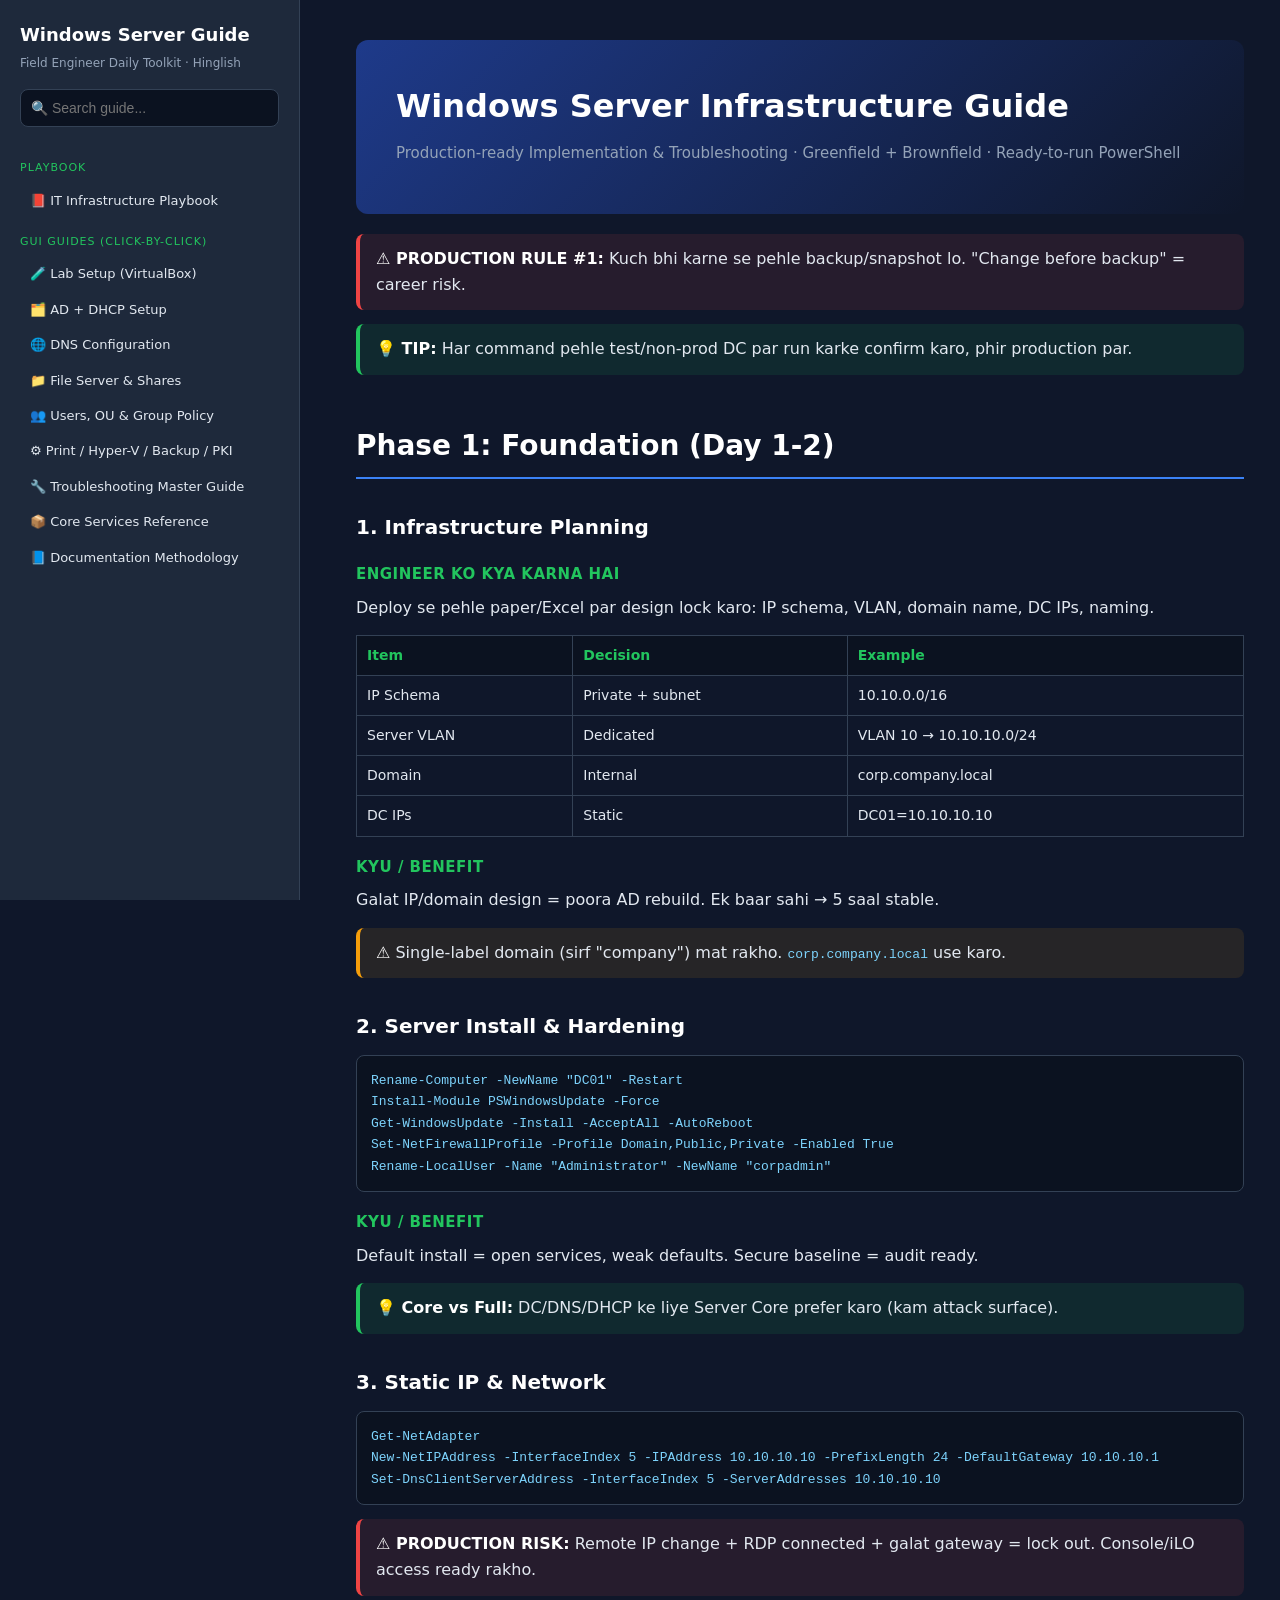
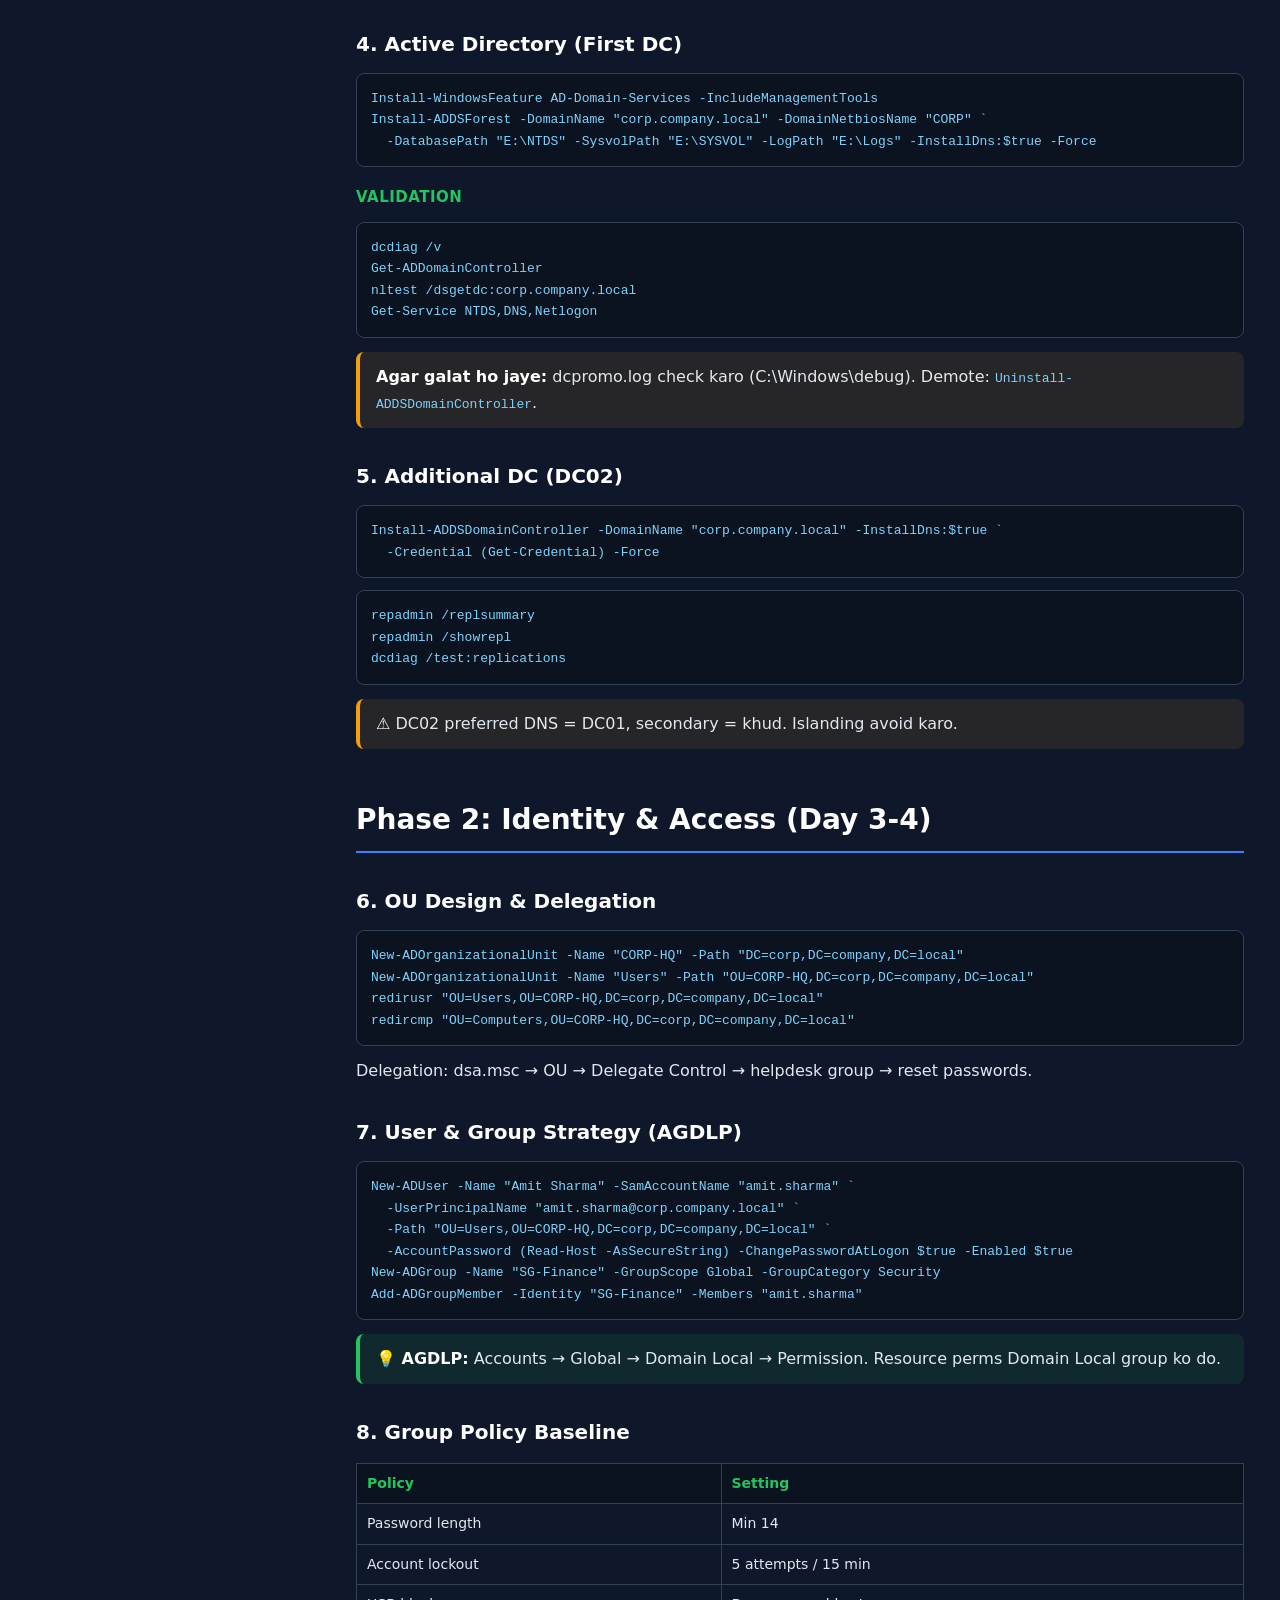
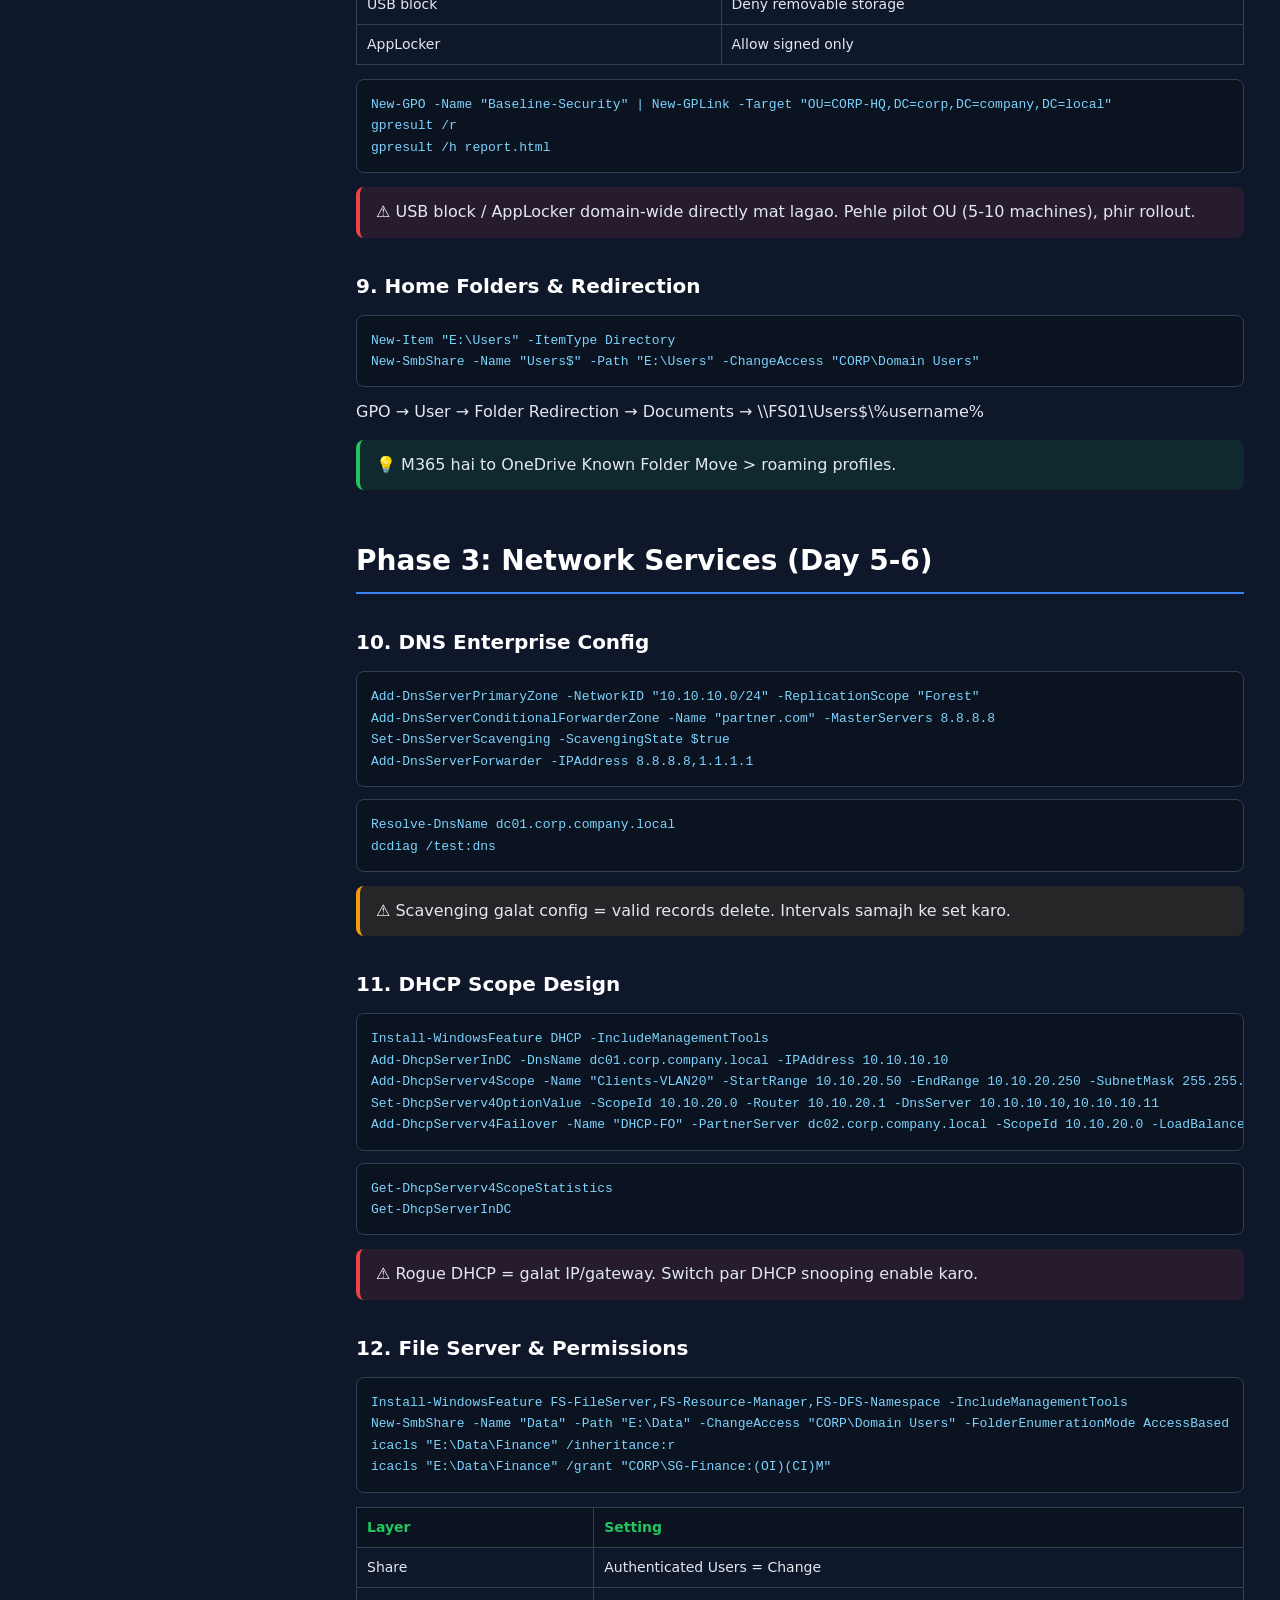
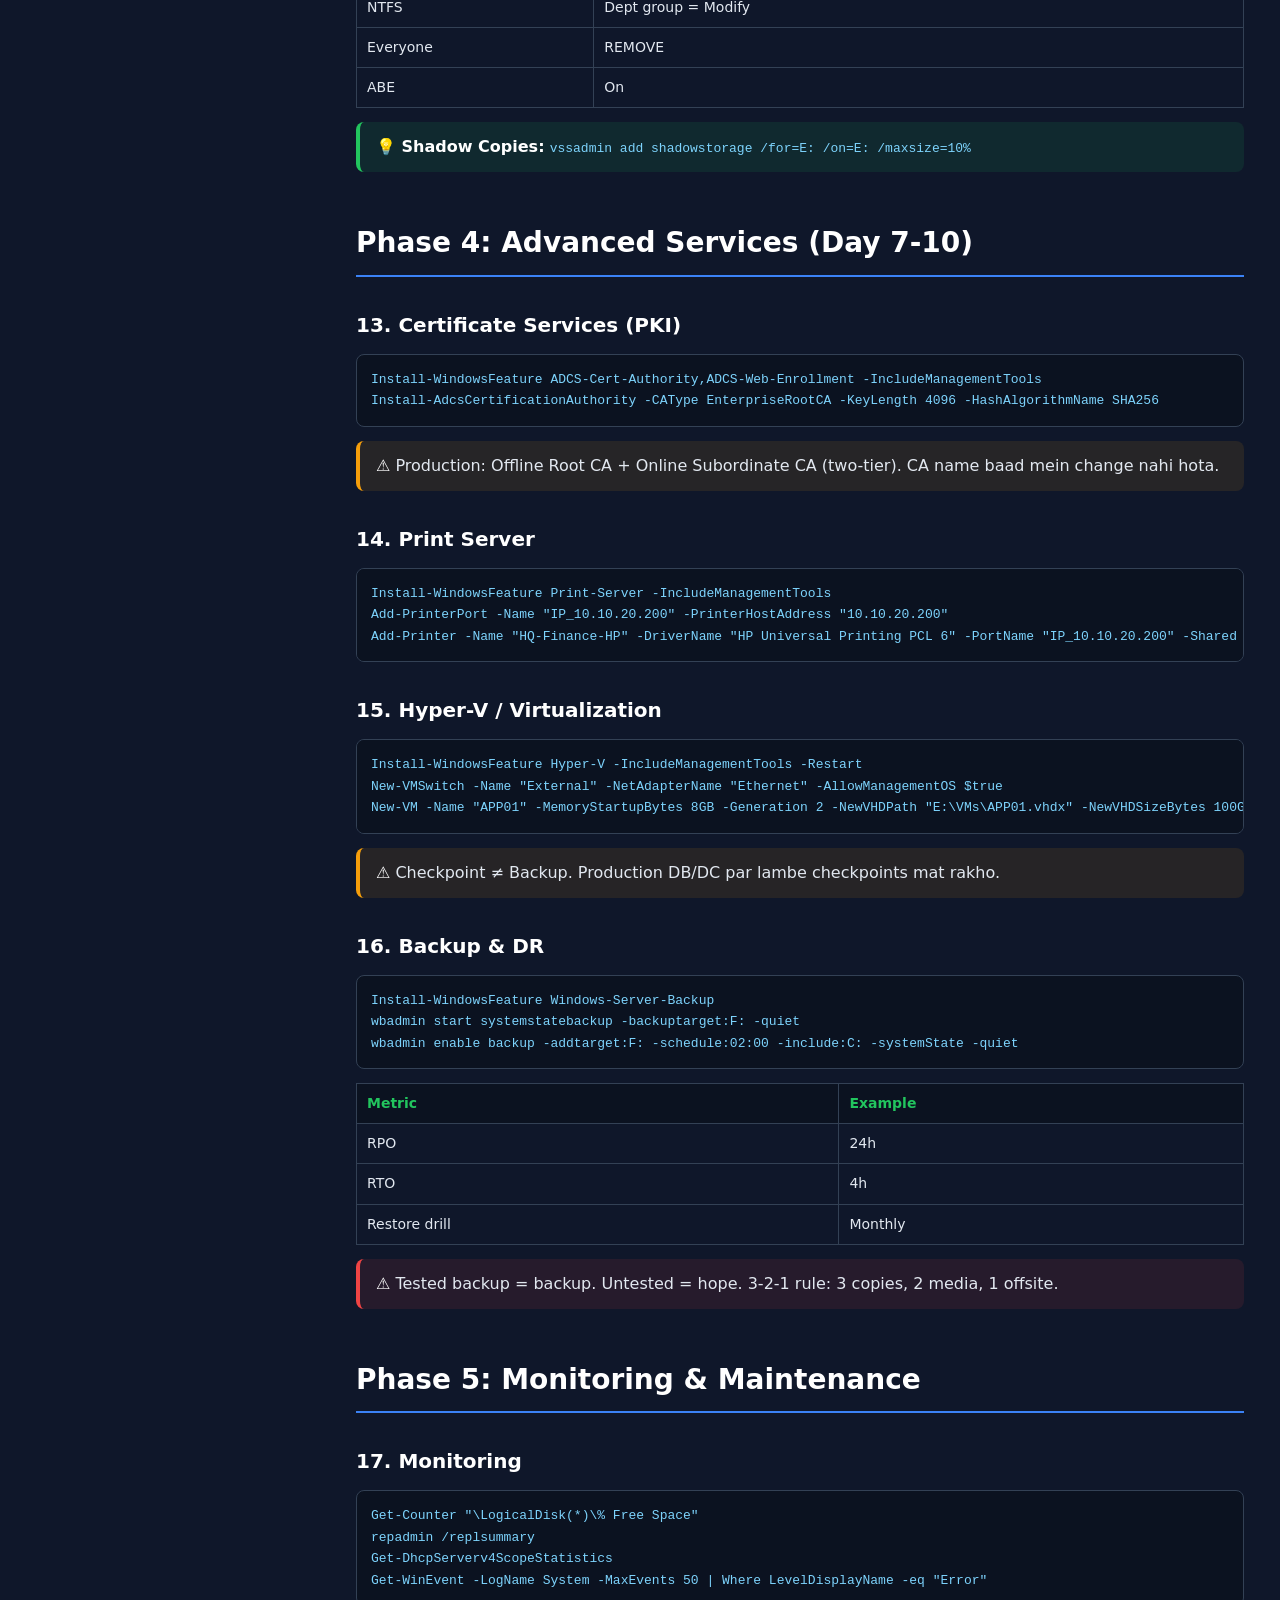
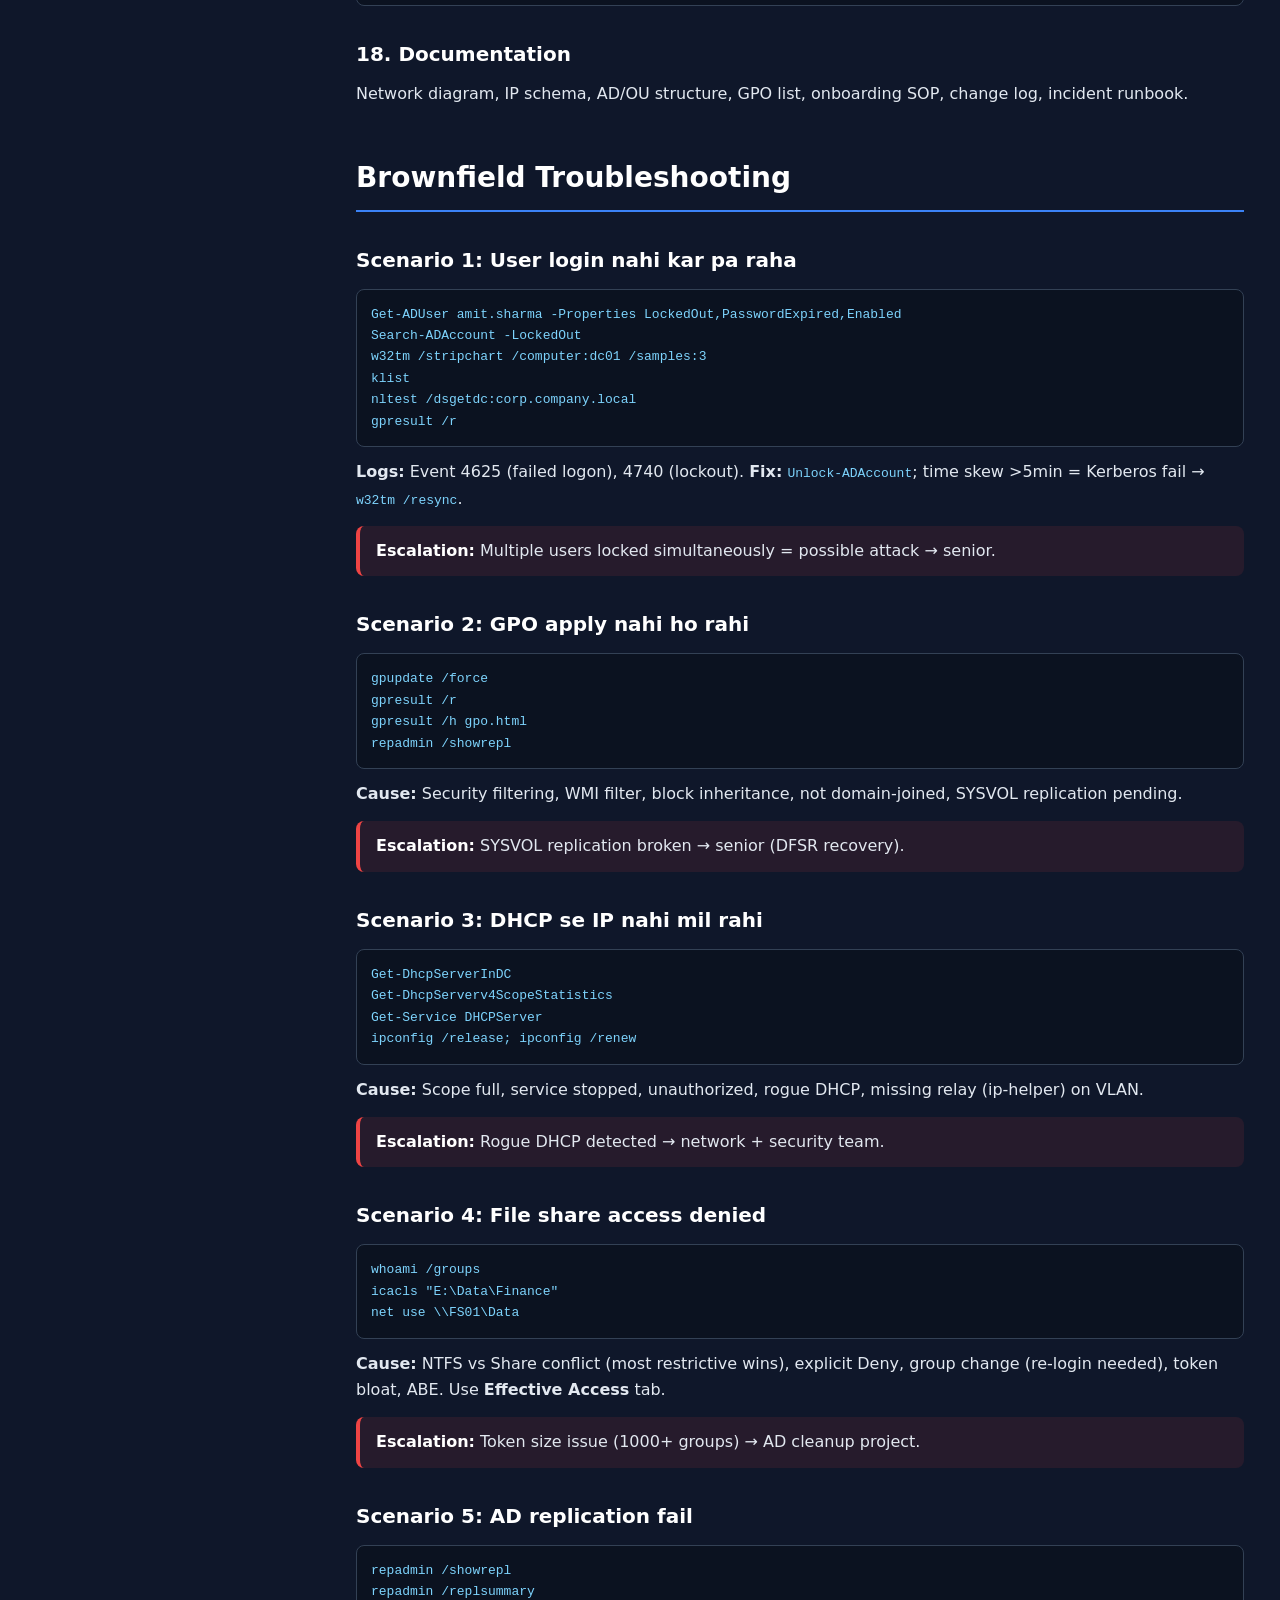
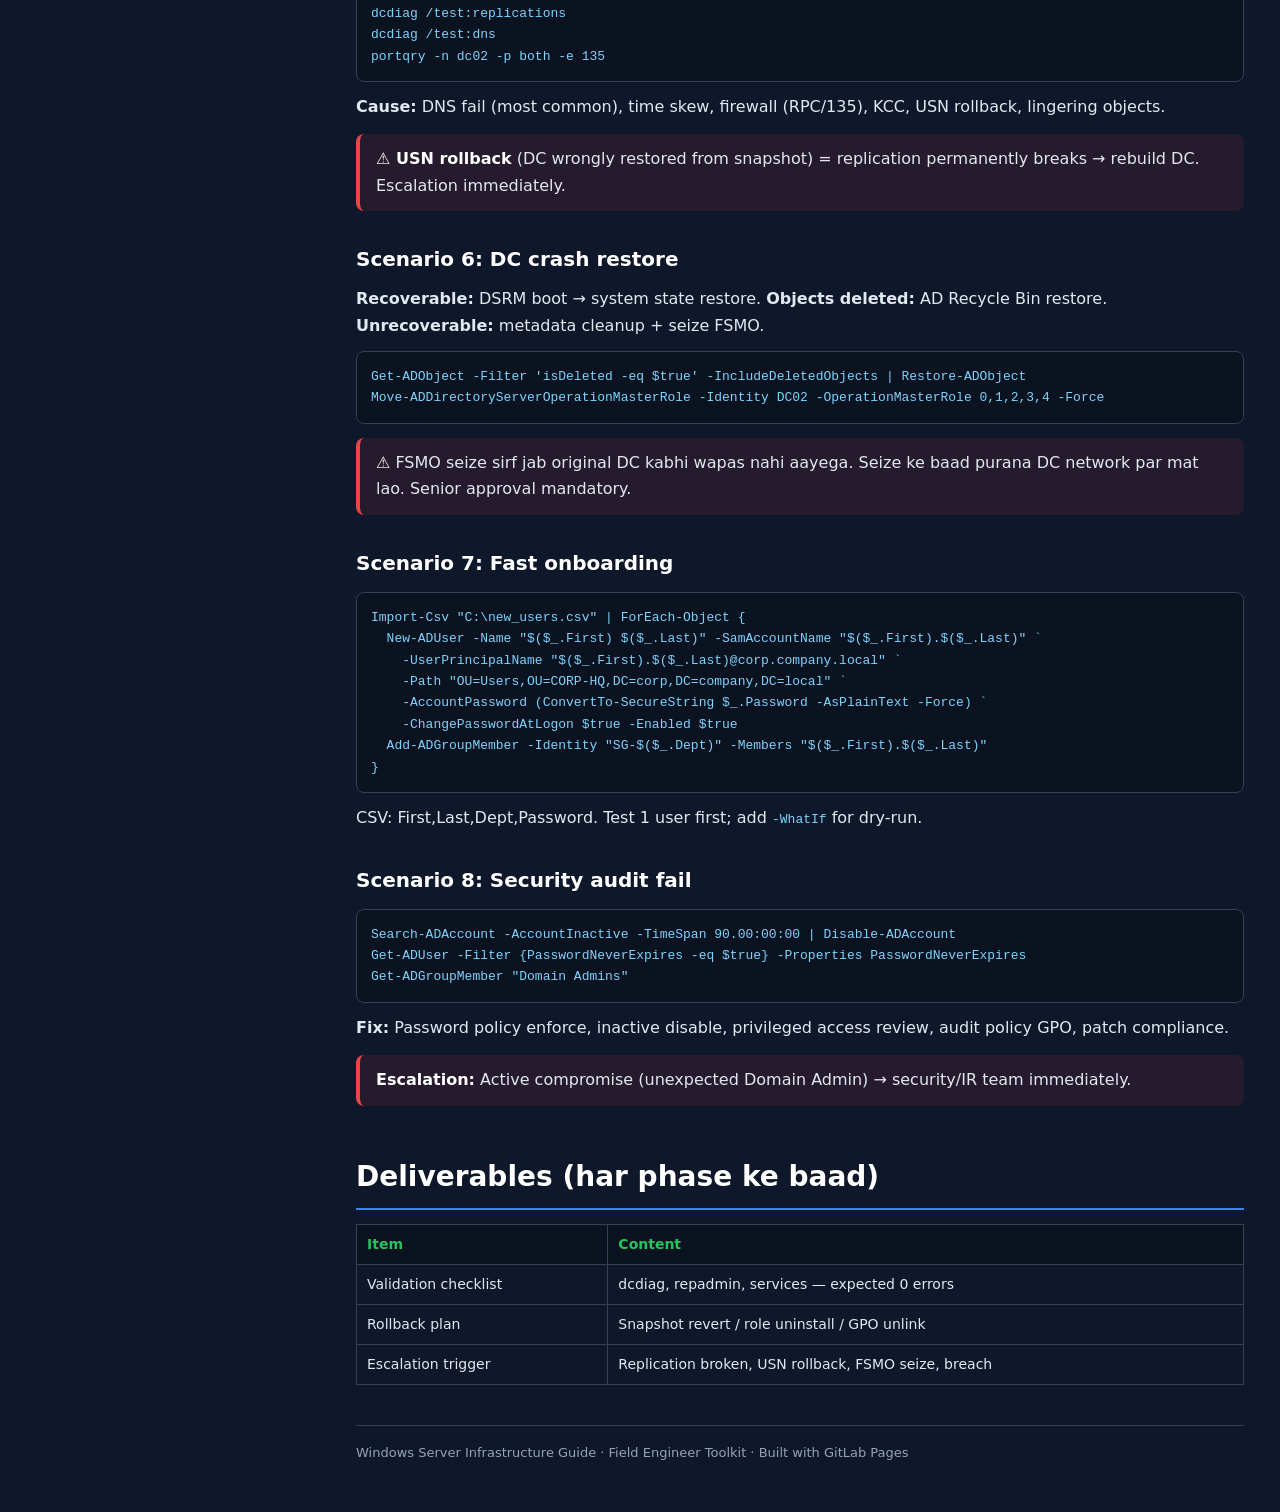
==== windows-server-guide-main/windows-server-guide-main/public/index.html @ 6870d651 "Initial commit: Windows Server Guide from GitLab" ====
<!DOCTYPE html>
<html lang="en">
<head>
<meta charset="UTF-8">
<meta name="viewport" content="width=device-width, initial-scale=1.0">
<title>Windows Server Infrastructure Guide</title>
<style>
:root{--bg:#0f172a;--panel:#1e293b;--accent:#3b82f6;--accent2:#22c55e;--warn:#f59e0b;--danger:#ef4444;--text:#e2e8f0;--muted:#94a3b8;--code:#0b1220;--border:#334155}
*{box-sizing:border-box;margin:0;padding:0}
body{font-family:'Segoe UI',system-ui,sans-serif;background:var(--bg);color:var(--text);line-height:1.65}
a{color:var(--accent);text-decoration:none}
.layout{display:flex;min-height:100vh}
.sidebar{width:300px;background:var(--panel);border-right:1px solid var(--border);position:fixed;top:0;bottom:0;overflow-y:auto;padding:20px}
.sidebar h1{font-size:18px;color:#fff;margin-bottom:4px}
.sidebar .sub{font-size:12px;color:var(--muted);margin-bottom:16px}
#search{width:100%;padding:10px;border-radius:8px;border:1px solid var(--border);background:var(--code);color:var(--text);margin-bottom:16px;font-size:14px}
.nav-group{font-size:11px;text-transform:uppercase;letter-spacing:1px;color:var(--accent2);margin:16px 0 6px}
.sidebar a.nav{display:block;padding:6px 10px;border-radius:6px;color:var(--text);font-size:13px;margin-bottom:2px}
.sidebar a.nav:hover{background:var(--bg)}
.content{margin-left:300px;padding:40px 56px;max-width:1000px}
h2.section{font-size:28px;color:#fff;margin:48px 0 8px;padding-bottom:8px;border-bottom:2px solid var(--accent)}
h3.step{font-size:20px;color:#fff;margin:32px 0 10px}
h4{font-size:15px;color:var(--accent2);margin:18px 0 6px;text-transform:uppercase;letter-spacing:.5px}
p{margin:8px 0;color:var(--text)}
table{width:100%;border-collapse:collapse;margin:14px 0;font-size:14px}
th,td{border:1px solid var(--border);padding:8px 10px;text-align:left}
th{background:var(--code);color:var(--accent2)}
pre{background:var(--code);border:1px solid var(--border);border-radius:8px;padding:14px;overflow-x:auto;margin:12px 0}
code{font-family:'Cascadia Code',Consolas,monospace;font-size:13px;color:#7dd3fc}
.box{border-radius:8px;padding:12px 16px;margin:14px 0;border-left:4px solid}
.warn{background:rgba(245,158,11,.1);border-color:var(--warn)}
.tip{background:rgba(34,197,94,.1);border-color:var(--accent2)}
.danger{background:rgba(239,68,68,.1);border-color:var(--danger)}
.box b{color:#fff}
.hero{background:linear-gradient(135deg,#1e3a8a,#0f172a);padding:40px;border-radius:12px;margin-bottom:20px}
.hero h1{font-size:32px;color:#fff}
.hero p{color:var(--muted);font-size:15px}
.hidden{display:none!important}
@media(max-width:800px){.sidebar{position:static;width:100%}.content{margin-left:0;padding:20px}}
</style>
</head>
<body>
<div class="layout">
<nav class="sidebar">
<h1>Windows Server Guide</h1>
<div class="sub">Field Engineer Daily Toolkit · Hinglish</div>
<input id="search" placeholder="🔍 Search guide..." onkeyup="doSearch(this.value)">
<div class="nav-group">Playbook</div>
<a class="nav" href="gui-playbook.html">📕 IT Infrastructure Playbook</a>
<div class="nav-group">GUI Guides (Click-by-Click)</div>
<a class="nav" href="gui-lab-setup.html">🧪 Lab Setup (VirtualBox)</a>
<a class="nav" href="gui-setup.html">🗂️ AD + DHCP Setup</a>
<a class="nav" href="gui-dns.html">🌐 DNS Configuration</a>
<a class="nav" href="gui-fileserver.html">📁 File Server &amp; Shares</a>
<a class="nav" href="gui-users-gpo.html">👥 Users, OU &amp; Group Policy</a>
<a class="nav" href="gui-roles.html">⚙️ Print / Hyper-V / Backup / PKI</a>
<a class="nav" href="gui-troubleshooting.html">🔧 Troubleshooting Master Guide</a>
<a class="nav" href="gui-core-services.html">📦 Core Services Reference</a>
<a class="nav" href="gui-methodology.html">📘 Documentation Methodology</a>
</nav>
<main class="content" id="content">
<div class="hero">
<h1>Windows Server Infrastructure Guide</h1>
<p>Production-ready Implementation &amp; Troubleshooting · Greenfield + Brownfield · Ready-to-run PowerShell</p>
</div>
<div class="box danger"><b>⚠️ PRODUCTION RULE #1:</b> Kuch bhi karne se pehle backup/snapshot lo. "Change before backup" = career risk.</div>
<div class="box tip"><b>💡 TIP:</b> Har command pehle test/non-prod DC par run karke confirm karo, phir production par.</div>

<h2 class="section" id="phase1">Phase 1: Foundation (Day 1-2)</h2>

<h3 class="step">1. Infrastructure Planning</h3>
<h4>Engineer ko kya karna hai</h4><p>Deploy se pehle paper/Excel par design lock karo: IP schema, VLAN, domain name, DC IPs, naming.</p>
<table><tr><th>Item</th><th>Decision</th><th>Example</th></tr><tr><td>IP Schema</td><td>Private + subnet</td><td>10.10.0.0/16</td></tr><tr><td>Server VLAN</td><td>Dedicated</td><td>VLAN 10 → 10.10.10.0/24</td></tr><tr><td>Domain</td><td>Internal</td><td>corp.company.local</td></tr><tr><td>DC IPs</td><td>Static</td><td>DC01=10.10.10.10</td></tr></table>
<h4>Kyu / Benefit</h4><p>Galat IP/domain design = poora AD rebuild. Ek baar sahi → 5 saal stable.</p>
<div class="box warn"><b>⚠️</b> Single-label domain (sirf "company") mat rakho. <code>corp.company.local</code> use karo.</div>

<h3 class="step">2. Server Install &amp; Hardening</h3>
<pre><code>Rename-Computer -NewName "DC01" -Restart
Install-Module PSWindowsUpdate -Force
Get-WindowsUpdate -Install -AcceptAll -AutoReboot
Set-NetFirewallProfile -Profile Domain,Public,Private -Enabled True
Rename-LocalUser -Name "Administrator" -NewName "corpadmin"</code></pre>
<h4>Kyu / Benefit</h4><p>Default install = open services, weak defaults. Secure baseline = audit ready.</p>
<div class="box tip"><b>💡 Core vs Full:</b> DC/DNS/DHCP ke liye Server Core prefer karo (kam attack surface).</div>

<h3 class="step">3. Static IP &amp; Network</h3>
<pre><code>Get-NetAdapter
New-NetIPAddress -InterfaceIndex 5 -IPAddress 10.10.10.10 -PrefixLength 24 -DefaultGateway 10.10.10.1
Set-DnsClientServerAddress -InterfaceIndex 5 -ServerAddresses 10.10.10.10</code></pre>
<div class="box danger"><b>⚠️ PRODUCTION RISK:</b> Remote IP change + RDP connected + galat gateway = lock out. Console/iLO access ready rakho.</div>

<h3 class="step">4. Active Directory (First DC)</h3>
<pre><code>Install-WindowsFeature AD-Domain-Services -IncludeManagementTools
Install-ADDSForest -DomainName "corp.company.local" -DomainNetbiosName "CORP" `
  -DatabasePath "E:\NTDS" -SysvolPath "E:\SYSVOL" -LogPath "E:\Logs" -InstallDns:$true -Force</code></pre>
<h4>Validation</h4>
<pre><code>dcdiag /v
Get-ADDomainController
nltest /dsgetdc:corp.company.local
Get-Service NTDS,DNS,Netlogon</code></pre>
<div class="box warn"><b>Agar galat ho jaye:</b> dcpromo.log check karo (C:\Windows\debug). Demote: <code>Uninstall-ADDSDomainController</code>.</div>

<h3 class="step">5. Additional DC (DC02)</h3>
<pre><code>Install-ADDSDomainController -DomainName "corp.company.local" -InstallDns:$true `
  -Credential (Get-Credential) -Force</code></pre>
<pre><code>repadmin /replsummary
repadmin /showrepl
dcdiag /test:replications</code></pre>
<div class="box warn"><b>⚠️</b> DC02 preferred DNS = DC01, secondary = khud. Islanding avoid karo.</div>

<h2 class="section" id="phase2">Phase 2: Identity &amp; Access (Day 3-4)</h2>

<h3 class="step">6. OU Design &amp; Delegation</h3>
<pre><code>New-ADOrganizationalUnit -Name "CORP-HQ" -Path "DC=corp,DC=company,DC=local"
New-ADOrganizationalUnit -Name "Users" -Path "OU=CORP-HQ,DC=corp,DC=company,DC=local"
redirusr "OU=Users,OU=CORP-HQ,DC=corp,DC=company,DC=local"
redircmp "OU=Computers,OU=CORP-HQ,DC=corp,DC=company,DC=local"</code></pre>
<p>Delegation: dsa.msc → OU → Delegate Control → helpdesk group → reset passwords.</p>

<h3 class="step">7. User &amp; Group Strategy (AGDLP)</h3>
<pre><code>New-ADUser -Name "Amit Sharma" -SamAccountName "amit.sharma" `
  -UserPrincipalName "amit.sharma@corp.company.local" `
  -Path "OU=Users,OU=CORP-HQ,DC=corp,DC=company,DC=local" `
  -AccountPassword (Read-Host -AsSecureString) -ChangePasswordAtLogon $true -Enabled $true
New-ADGroup -Name "SG-Finance" -GroupScope Global -GroupCategory Security
Add-ADGroupMember -Identity "SG-Finance" -Members "amit.sharma"</code></pre>
<div class="box tip"><b>💡 AGDLP:</b> Accounts → Global → Domain Local → Permission. Resource perms Domain Local group ko do.</div>

<h3 class="step">8. Group Policy Baseline</h3>
<table><tr><th>Policy</th><th>Setting</th></tr><tr><td>Password length</td><td>Min 14</td></tr><tr><td>Account lockout</td><td>5 attempts / 15 min</td></tr><tr><td>USB block</td><td>Deny removable storage</td></tr><tr><td>AppLocker</td><td>Allow signed only</td></tr></table>
<pre><code>New-GPO -Name "Baseline-Security" | New-GPLink -Target "OU=CORP-HQ,DC=corp,DC=company,DC=local"
gpresult /r
gpresult /h report.html</code></pre>
<div class="box danger"><b>⚠️</b> USB block / AppLocker domain-wide directly mat lagao. Pehle pilot OU (5-10 machines), phir rollout.</div>

<h3 class="step">9. Home Folders &amp; Redirection</h3>
<pre><code>New-Item "E:\Users" -ItemType Directory
New-SmbShare -Name "Users$" -Path "E:\Users" -ChangeAccess "CORP\Domain Users"</code></pre>
<p>GPO → User → Folder Redirection → Documents → \\FS01\Users$\%username%</p>
<div class="box tip"><b>💡</b> M365 hai to OneDrive Known Folder Move > roaming profiles.</div>

<h2 class="section" id="phase3">Phase 3: Network Services (Day 5-6)</h2>

<h3 class="step">10. DNS Enterprise Config</h3>
<pre><code>Add-DnsServerPrimaryZone -NetworkID "10.10.10.0/24" -ReplicationScope "Forest"
Add-DnsServerConditionalForwarderZone -Name "partner.com" -MasterServers 8.8.8.8
Set-DnsServerScavenging -ScavengingState $true
Add-DnsServerForwarder -IPAddress 8.8.8.8,1.1.1.1</code></pre>
<pre><code>Resolve-DnsName dc01.corp.company.local
dcdiag /test:dns</code></pre>
<div class="box warn"><b>⚠️</b> Scavenging galat config = valid records delete. Intervals samajh ke set karo.</div>

<h3 class="step">11. DHCP Scope Design</h3>
<pre><code>Install-WindowsFeature DHCP -IncludeManagementTools
Add-DhcpServerInDC -DnsName dc01.corp.company.local -IPAddress 10.10.10.10
Add-DhcpServerv4Scope -Name "Clients-VLAN20" -StartRange 10.10.20.50 -EndRange 10.10.20.250 -SubnetMask 255.255.255.0
Set-DhcpServerv4OptionValue -ScopeId 10.10.20.0 -Router 10.10.20.1 -DnsServer 10.10.10.10,10.10.10.11
Add-DhcpServerv4Failover -Name "DHCP-FO" -PartnerServer dc02.corp.company.local -ScopeId 10.10.20.0 -LoadBalancePercent 50</code></pre>
<pre><code>Get-DhcpServerv4ScopeStatistics
Get-DhcpServerInDC</code></pre>
<div class="box danger"><b>⚠️</b> Rogue DHCP = galat IP/gateway. Switch par DHCP snooping enable karo.</div>

<h3 class="step">12. File Server &amp; Permissions</h3>
<pre><code>Install-WindowsFeature FS-FileServer,FS-Resource-Manager,FS-DFS-Namespace -IncludeManagementTools
New-SmbShare -Name "Data" -Path "E:\Data" -ChangeAccess "CORP\Domain Users" -FolderEnumerationMode AccessBased
icacls "E:\Data\Finance" /inheritance:r
icacls "E:\Data\Finance" /grant "CORP\SG-Finance:(OI)(CI)M"</code></pre>
<table><tr><th>Layer</th><th>Setting</th></tr><tr><td>Share</td><td>Authenticated Users = Change</td></tr><tr><td>NTFS</td><td>Dept group = Modify</td></tr><tr><td>Everyone</td><td>REMOVE</td></tr><tr><td>ABE</td><td>On</td></tr></table>
<div class="box tip"><b>💡 Shadow Copies:</b> <code>vssadmin add shadowstorage /for=E: /on=E: /maxsize=10%</code></div>

<h2 class="section" id="phase4">Phase 4: Advanced Services (Day 7-10)</h2>

<h3 class="step">13. Certificate Services (PKI)</h3>
<pre><code>Install-WindowsFeature ADCS-Cert-Authority,ADCS-Web-Enrollment -IncludeManagementTools
Install-AdcsCertificationAuthority -CAType EnterpriseRootCA -KeyLength 4096 -HashAlgorithmName SHA256</code></pre>
<div class="box warn"><b>⚠️</b> Production: Offline Root CA + Online Subordinate CA (two-tier). CA name baad mein change nahi hota.</div>

<h3 class="step">14. Print Server</h3>
<pre><code>Install-WindowsFeature Print-Server -IncludeManagementTools
Add-PrinterPort -Name "IP_10.10.20.200" -PrinterHostAddress "10.10.20.200"
Add-Printer -Name "HQ-Finance-HP" -DriverName "HP Universal Printing PCL 6" -PortName "IP_10.10.20.200" -Shared</code></pre>

<h3 class="step">15. Hyper-V / Virtualization</h3>
<pre><code>Install-WindowsFeature Hyper-V -IncludeManagementTools -Restart
New-VMSwitch -Name "External" -NetAdapterName "Ethernet" -AllowManagementOS $true
New-VM -Name "APP01" -MemoryStartupBytes 8GB -Generation 2 -NewVHDPath "E:\VMs\APP01.vhdx" -NewVHDSizeBytes 100GB -SwitchName "External"</code></pre>
<div class="box warn"><b>⚠️</b> Checkpoint ≠ Backup. Production DB/DC par lambe checkpoints mat rakho.</div>

<h3 class="step">16. Backup &amp; DR</h3>
<pre><code>Install-WindowsFeature Windows-Server-Backup
wbadmin start systemstatebackup -backuptarget:F: -quiet
wbadmin enable backup -addtarget:F: -schedule:02:00 -include:C: -systemState -quiet</code></pre>
<table><tr><th>Metric</th><th>Example</th></tr><tr><td>RPO</td><td>24h</td></tr><tr><td>RTO</td><td>4h</td></tr><tr><td>Restore drill</td><td>Monthly</td></tr></table>
<div class="box danger"><b>⚠️</b> Tested backup = backup. Untested = hope. 3-2-1 rule: 3 copies, 2 media, 1 offsite.</div>

<h2 class="section" id="phase5">Phase 5: Monitoring &amp; Maintenance</h2>
<h3 class="step">17. Monitoring</h3>
<pre><code>Get-Counter "\LogicalDisk(*)\% Free Space"
repadmin /replsummary
Get-DhcpServerv4ScopeStatistics
Get-WinEvent -LogName System -MaxEvents 50 | Where LevelDisplayName -eq "Error"</code></pre>
<h3 class="step">18. Documentation</h3>
<p>Network diagram, IP schema, AD/OU structure, GPO list, onboarding SOP, change log, incident runbook.</p>

<h2 class="section" id="troubleshooting">Brownfield Troubleshooting</h2>

<h3 class="step" id="s1">Scenario 1: User login nahi kar pa raha</h3>
<pre><code>Get-ADUser amit.sharma -Properties LockedOut,PasswordExpired,Enabled
Search-ADAccount -LockedOut
w32tm /stripchart /computer:dc01 /samples:3
klist
nltest /dsgetdc:corp.company.local
gpresult /r</code></pre>
<p><b>Logs:</b> Event 4625 (failed logon), 4740 (lockout). <b>Fix:</b> <code>Unlock-ADAccount</code>; time skew &gt;5min = Kerberos fail → <code>w32tm /resync</code>.</p>
<div class="box danger"><b>Escalation:</b> Multiple users locked simultaneously = possible attack → senior.</div>

<h3 class="step" id="s2">Scenario 2: GPO apply nahi ho rahi</h3>
<pre><code>gpupdate /force
gpresult /r
gpresult /h gpo.html
repadmin /showrepl</code></pre>
<p><b>Cause:</b> Security filtering, WMI filter, block inheritance, not domain-joined, SYSVOL replication pending.</p>
<div class="box danger"><b>Escalation:</b> SYSVOL replication broken → senior (DFSR recovery).</div>

<h3 class="step" id="s3">Scenario 3: DHCP se IP nahi mil rahi</h3>
<pre><code>Get-DhcpServerInDC
Get-DhcpServerv4ScopeStatistics
Get-Service DHCPServer
ipconfig /release; ipconfig /renew</code></pre>
<p><b>Cause:</b> Scope full, service stopped, unauthorized, rogue DHCP, missing relay (ip-helper) on VLAN.</p>
<div class="box danger"><b>Escalation:</b> Rogue DHCP detected → network + security team.</div>

<h3 class="step" id="s4">Scenario 4: File share access denied</h3>
<pre><code>whoami /groups
icacls "E:\Data\Finance"
net use \\FS01\Data</code></pre>
<p><b>Cause:</b> NTFS vs Share conflict (most restrictive wins), explicit Deny, group change (re-login needed), token bloat, ABE. Use <b>Effective Access</b> tab.</p>
<div class="box danger"><b>Escalation:</b> Token size issue (1000+ groups) → AD cleanup project.</div>

<h3 class="step" id="s5">Scenario 5: AD replication fail</h3>
<pre><code>repadmin /showrepl
repadmin /replsummary
dcdiag /test:replications
dcdiag /test:dns
portqry -n dc02 -p both -e 135</code></pre>
<p><b>Cause:</b> DNS fail (most common), time skew, firewall (RPC/135), KCC, USN rollback, lingering objects.</p>
<div class="box danger"><b>⚠️ USN rollback</b> (DC wrongly restored from snapshot) = replication permanently breaks → rebuild DC. Escalation immediately.</div>

<h3 class="step" id="s6">Scenario 6: DC crash restore</h3>
<p><b>Recoverable:</b> DSRM boot → system state restore. <b>Objects deleted:</b> AD Recycle Bin restore. <b>Unrecoverable:</b> metadata cleanup + seize FSMO.</p>
<pre><code>Get-ADObject -Filter 'isDeleted -eq $true' -IncludeDeletedObjects | Restore-ADObject
Move-ADDirectoryServerOperationMasterRole -Identity DC02 -OperationMasterRole 0,1,2,3,4 -Force</code></pre>
<div class="box danger"><b>⚠️</b> FSMO seize sirf jab original DC kabhi wapas nahi aayega. Seize ke baad purana DC network par mat lao. Senior approval mandatory.</div>

<h3 class="step" id="s7">Scenario 7: Fast onboarding</h3>
<pre><code>Import-Csv "C:\new_users.csv" | ForEach-Object {
  New-ADUser -Name "$($_.First) $($_.Last)" -SamAccountName "$($_.First).$($_.Last)" `
    -UserPrincipalName "$($_.First).$($_.Last)@corp.company.local" `
    -Path "OU=Users,OU=CORP-HQ,DC=corp,DC=company,DC=local" `
    -AccountPassword (ConvertTo-SecureString $_.Password -AsPlainText -Force) `
    -ChangePasswordAtLogon $true -Enabled $true
  Add-ADGroupMember -Identity "SG-$($_.Dept)" -Members "$($_.First).$($_.Last)"
}</code></pre>
<p>CSV: First,Last,Dept,Password. Test 1 user first; add <code>-WhatIf</code> for dry-run.</p>

<h3 class="step" id="s8">Scenario 8: Security audit fail</h3>
<pre><code>Search-ADAccount -AccountInactive -TimeSpan 90.00:00:00 | Disable-ADAccount
Get-ADUser -Filter {PasswordNeverExpires -eq $true} -Properties PasswordNeverExpires
Get-ADGroupMember "Domain Admins"</code></pre>
<p><b>Fix:</b> Password policy enforce, inactive disable, privileged access review, audit policy GPO, patch compliance.</p>
<div class="box danger"><b>Escalation:</b> Active compromise (unexpected Domain Admin) → security/IR team immediately.</div>

<h2 class="section">Deliverables (har phase ke baad)</h2>
<table><tr><th>Item</th><th>Content</th></tr><tr><td>Validation checklist</td><td>dcdiag, repadmin, services — expected 0 errors</td></tr><tr><td>Rollback plan</td><td>Snapshot revert / role uninstall / GPO unlink</td></tr><tr><td>Escalation trigger</td><td>Replication broken, USN rollback, FSMO seize, breach</td></tr></table>

<p style="margin-top:40px;color:var(--muted);font-size:13px;border-top:1px solid var(--border);padding-top:16px">Windows Server Infrastructure Guide · Field Engineer Toolkit · Built with GitLab Pages</p>
</main>
</div>
<script>
function doSearch(q){q=q.toLowerCase().trim();var steps=document.querySelectorAll('h3.step');if(!q){document.querySelectorAll('h2.section,h3.step,.box,.hero').forEach(e=>e.classList.remove('hidden'));return;}
document.querySelectorAll('h2.section').forEach(e=>e.classList.add('hidden'));
steps.forEach(function(h){var block=[h];var n=h.nextElementSibling;while(n&&!n.matches('h3.step,h2.section')){block.push(n);n=n.nextElementSibling;}
var text=block.map(e=>e.textContent).join(' ').toLowerCase();var match=text.includes(q);block.forEach(e=>e.classList.toggle('hidden',!match));});}
</script>
</body>
</html>
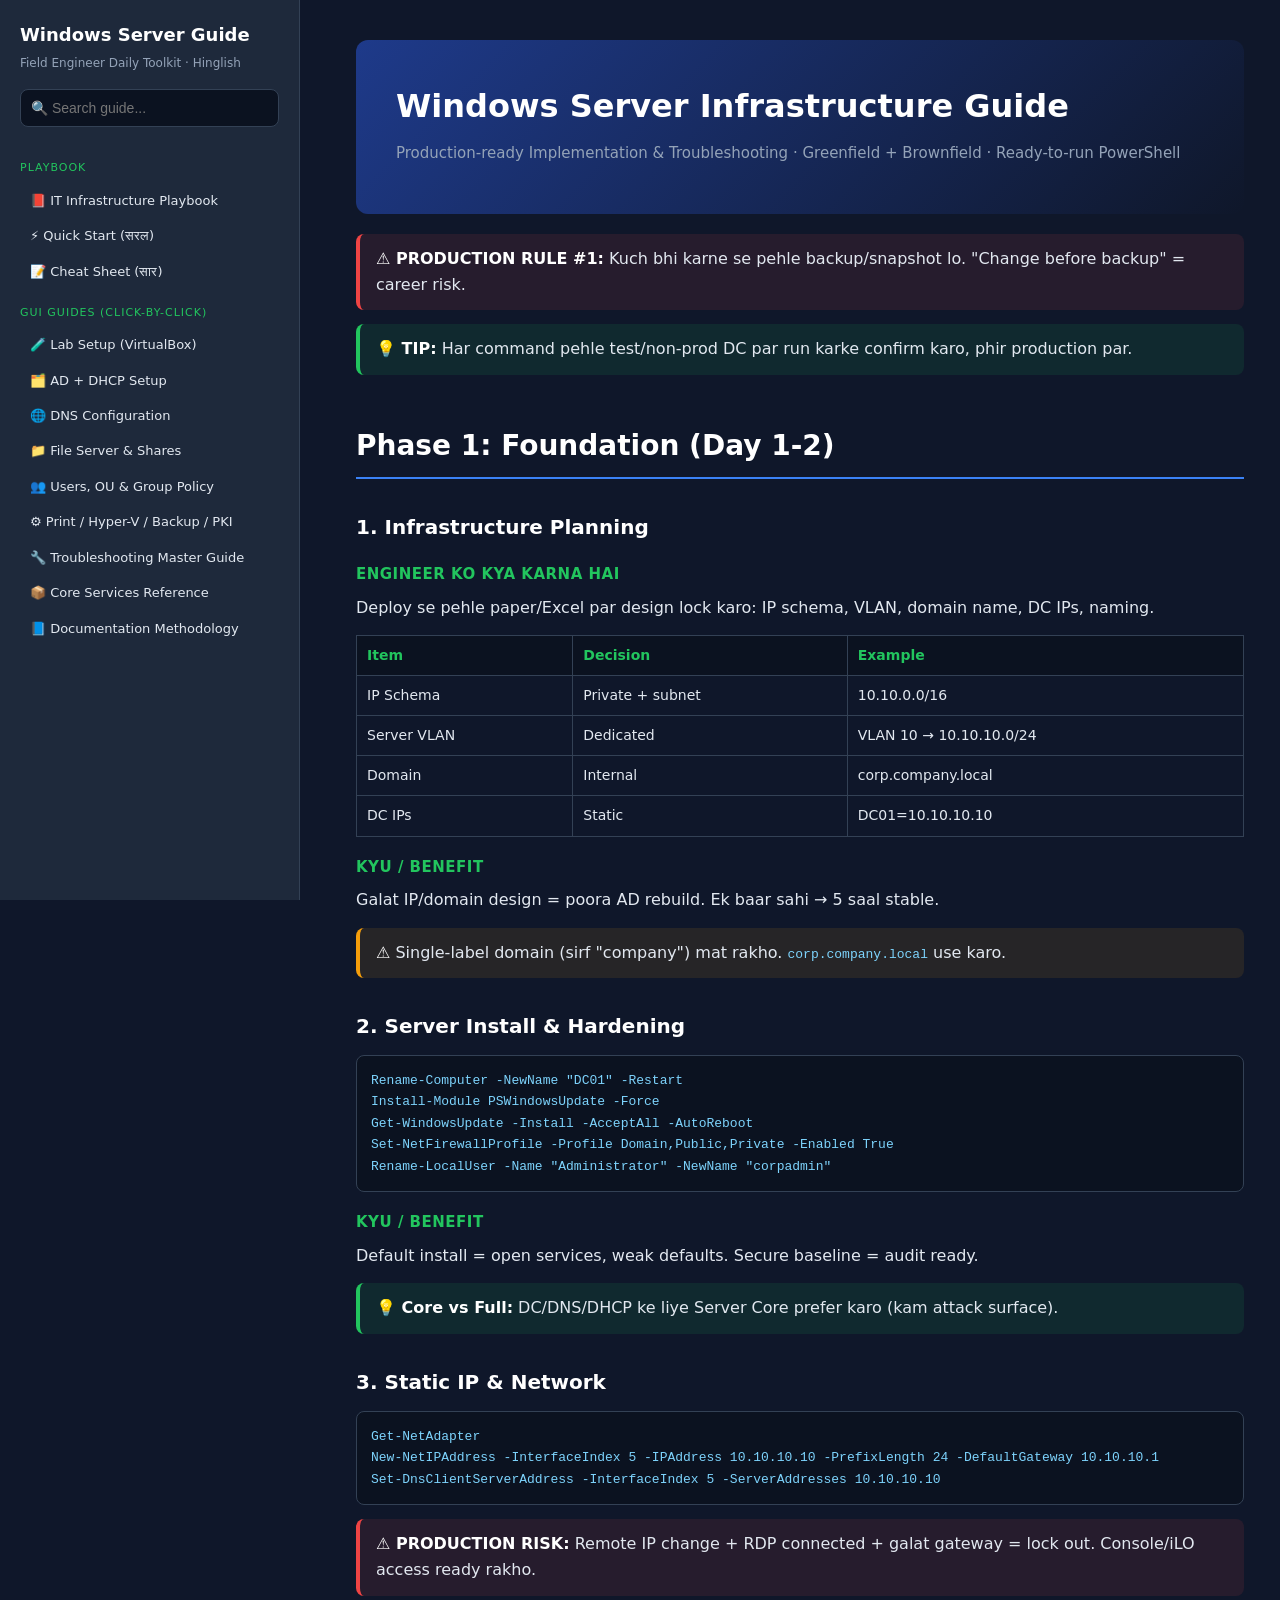
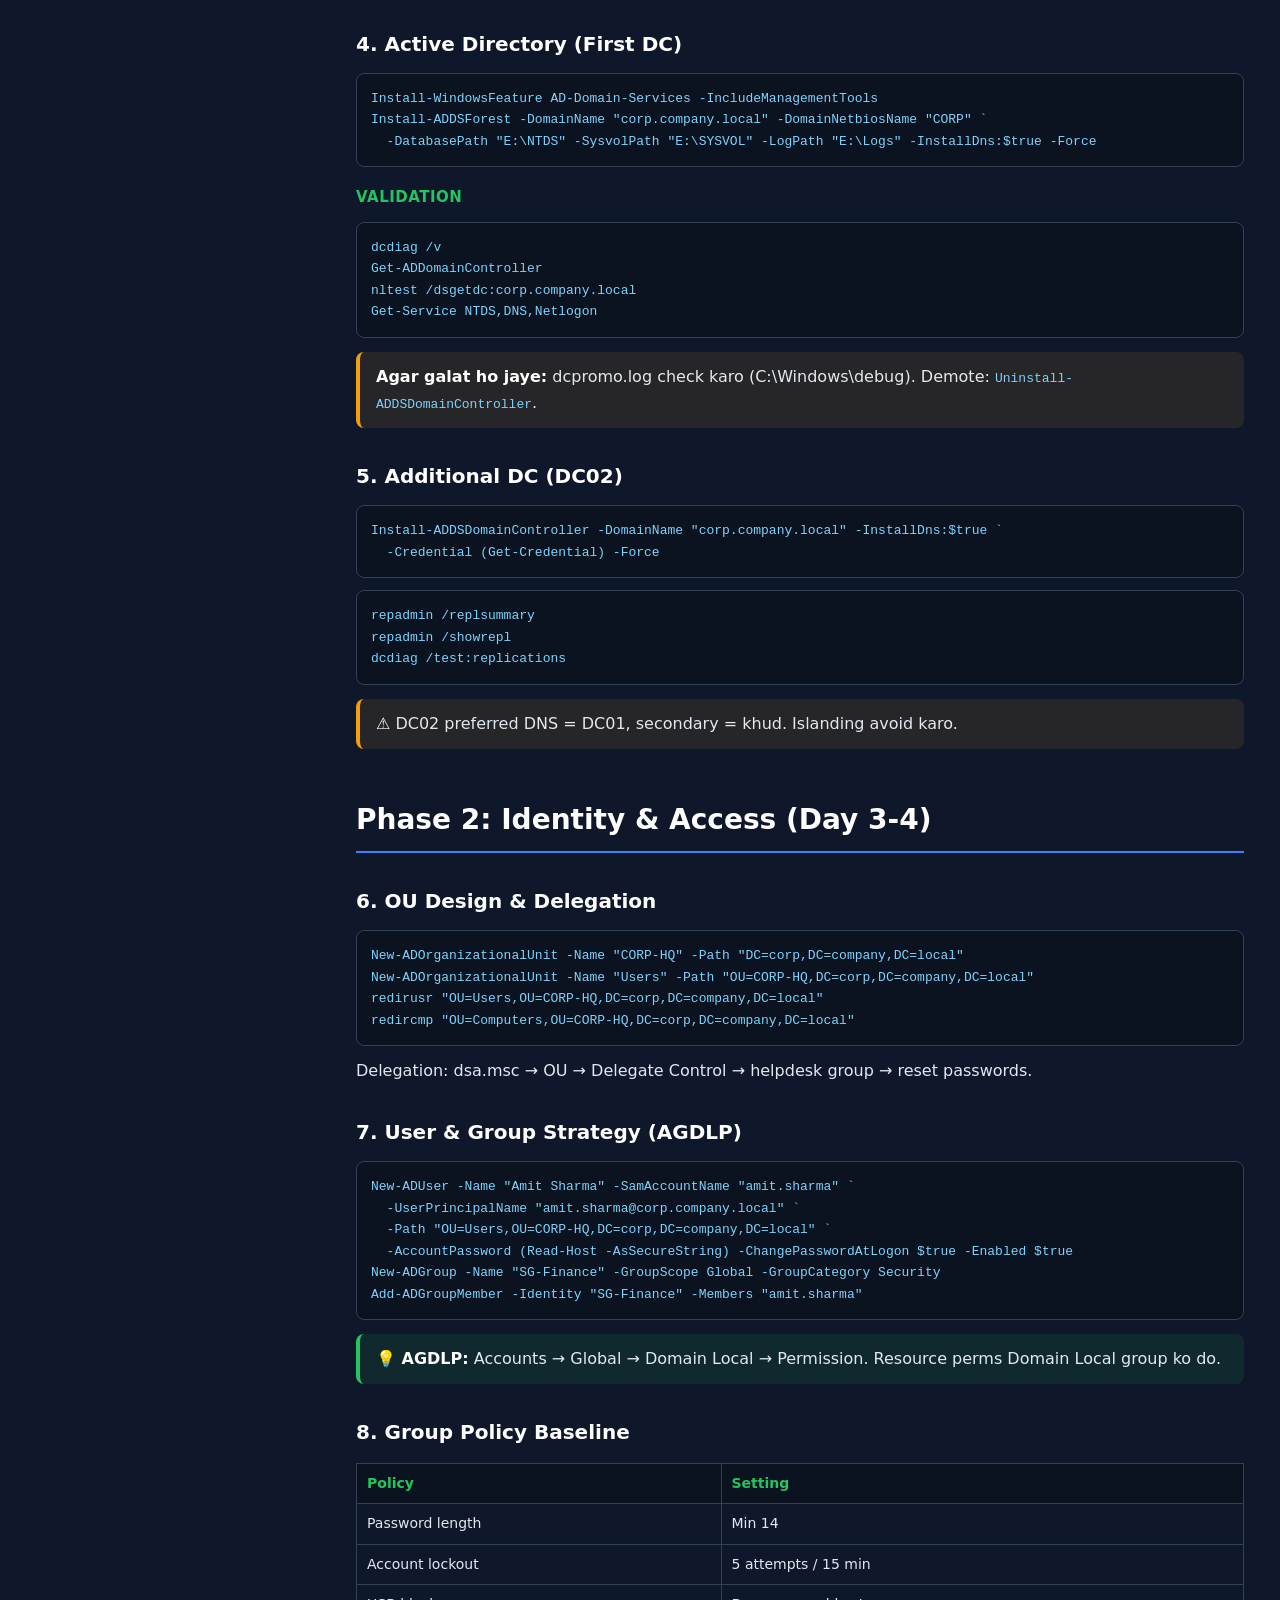
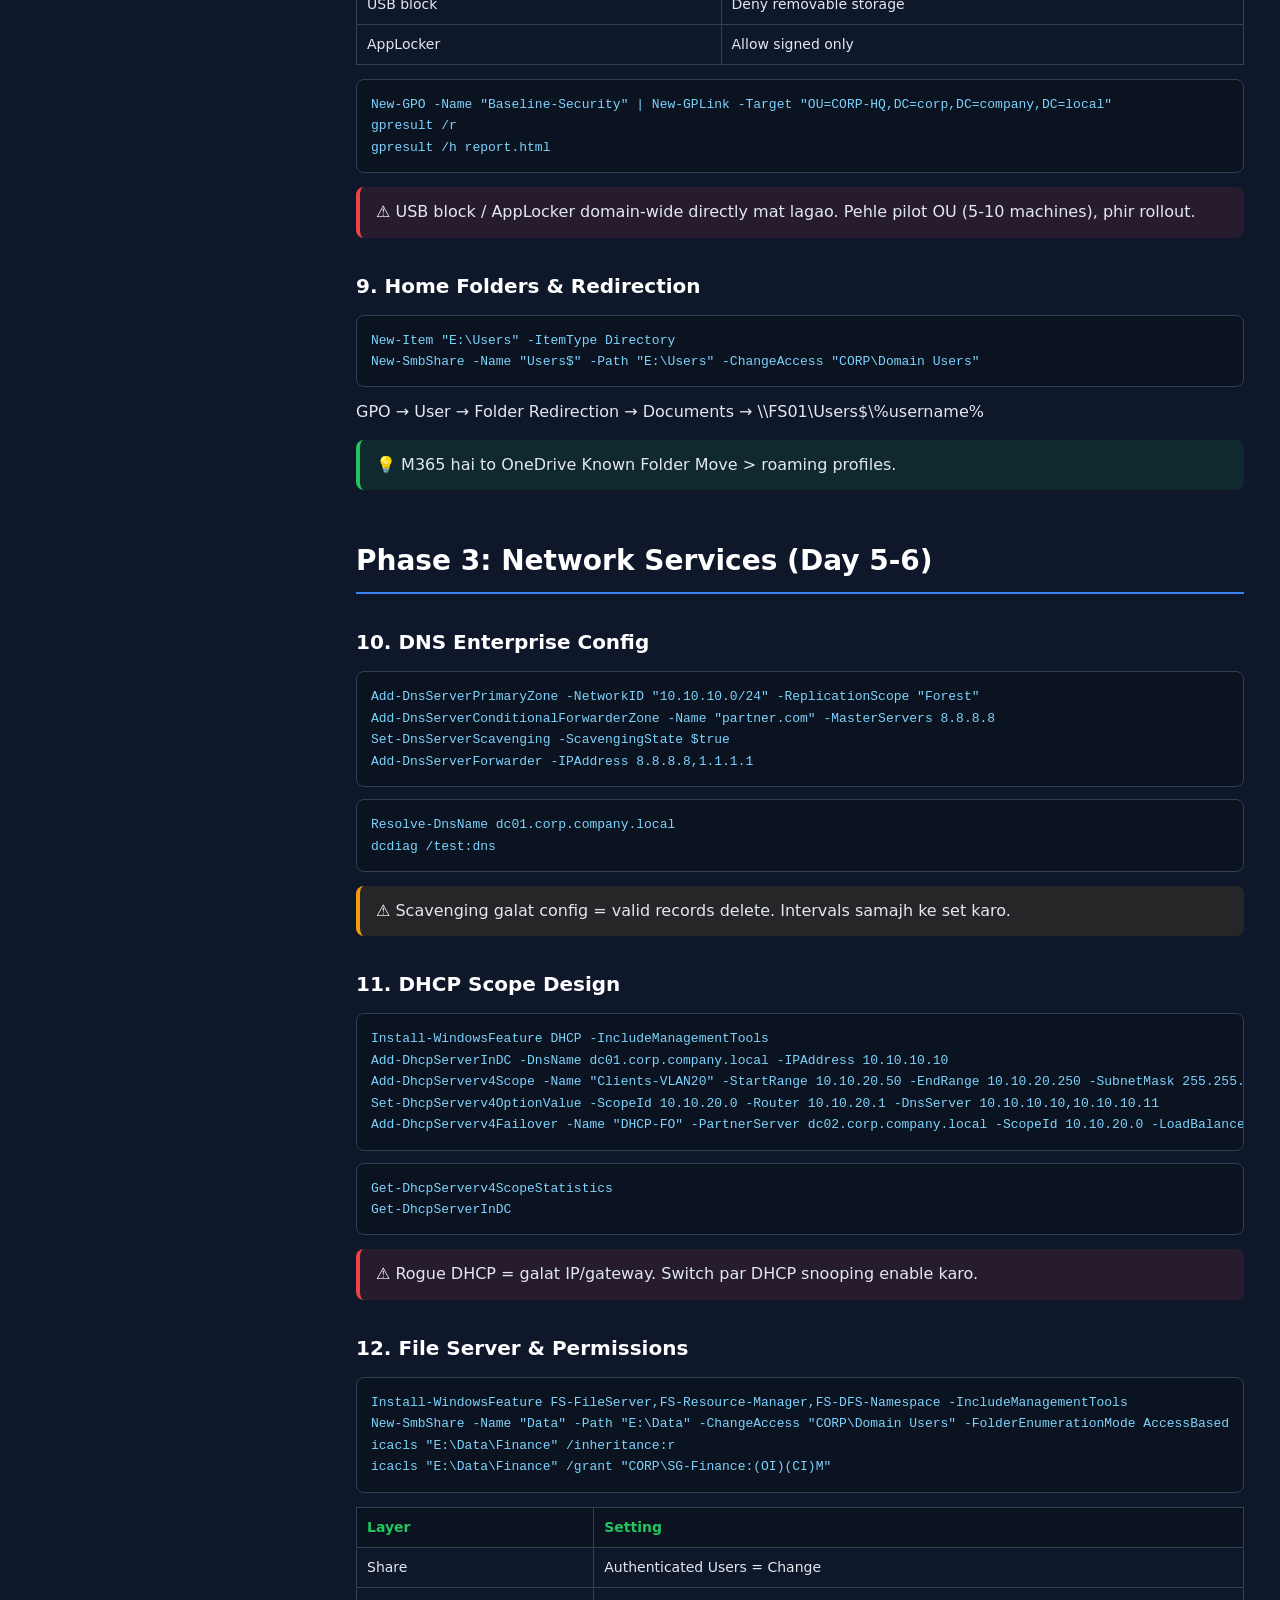
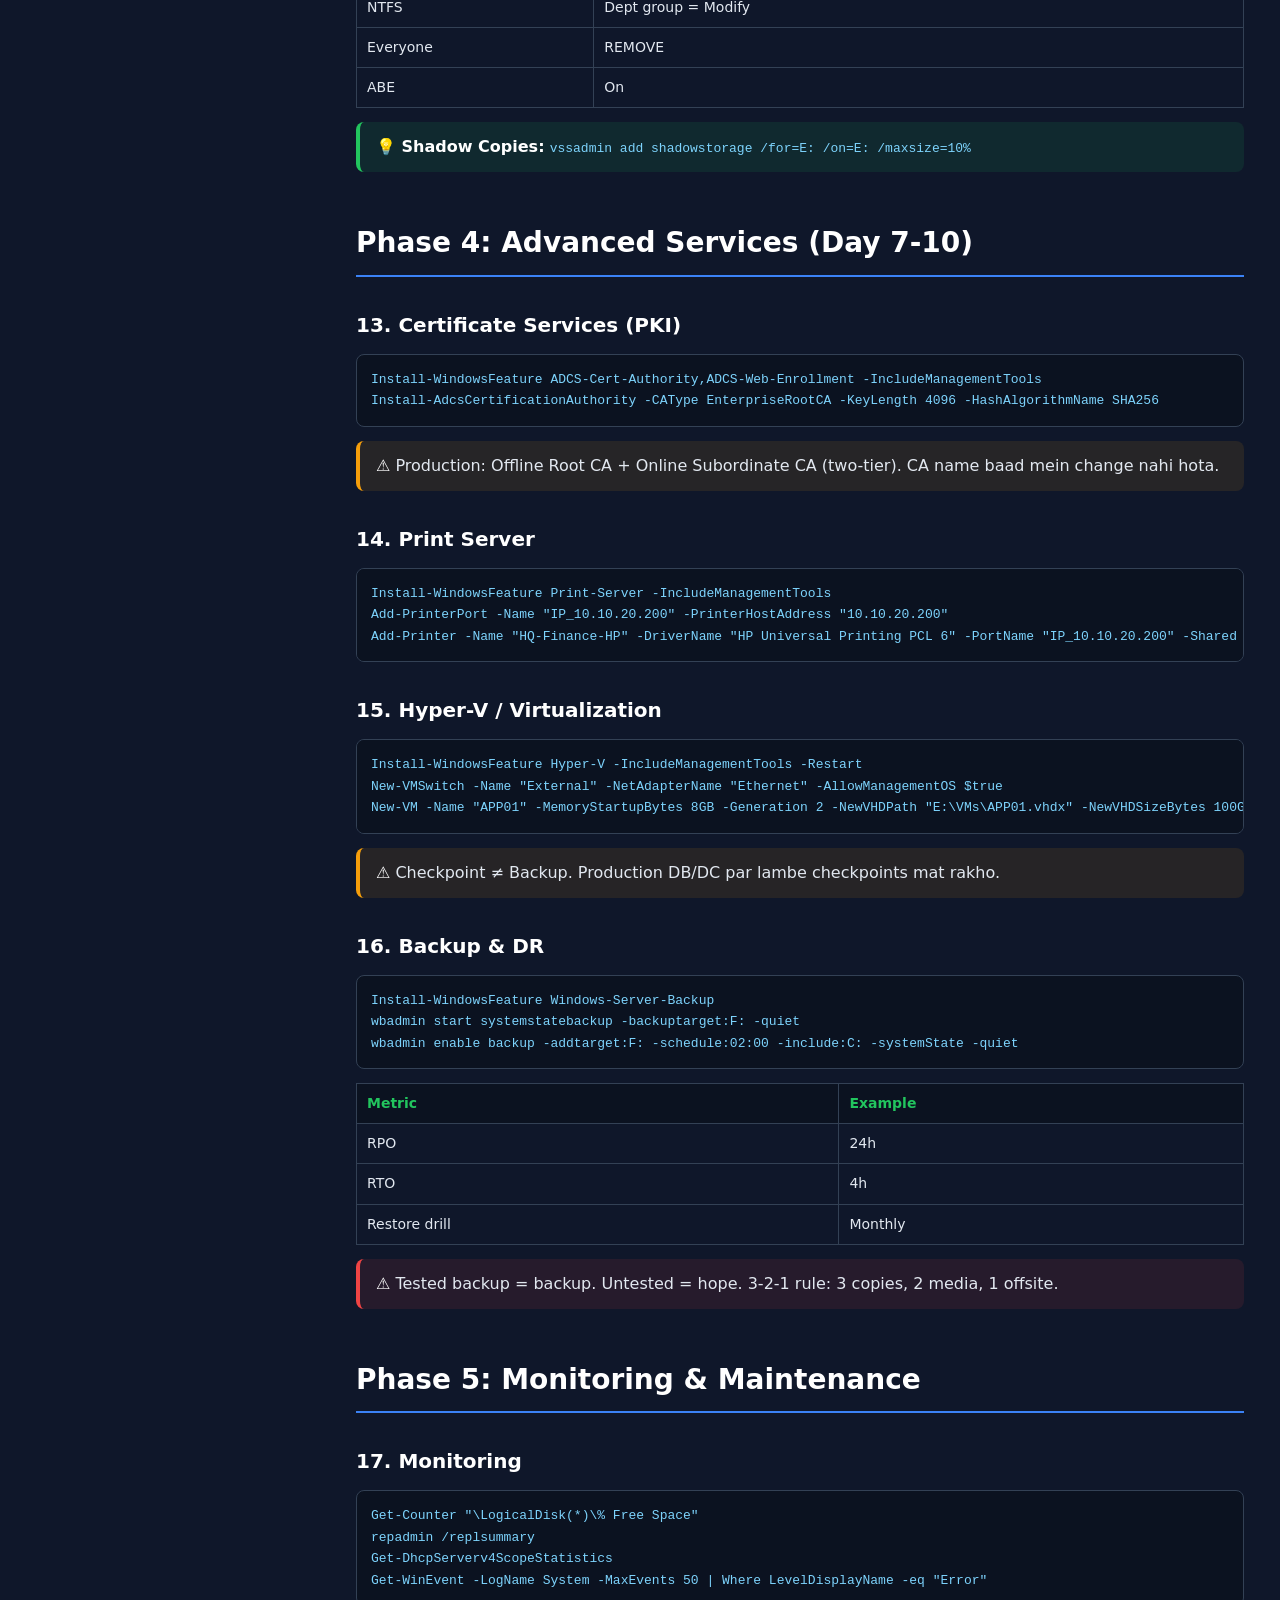
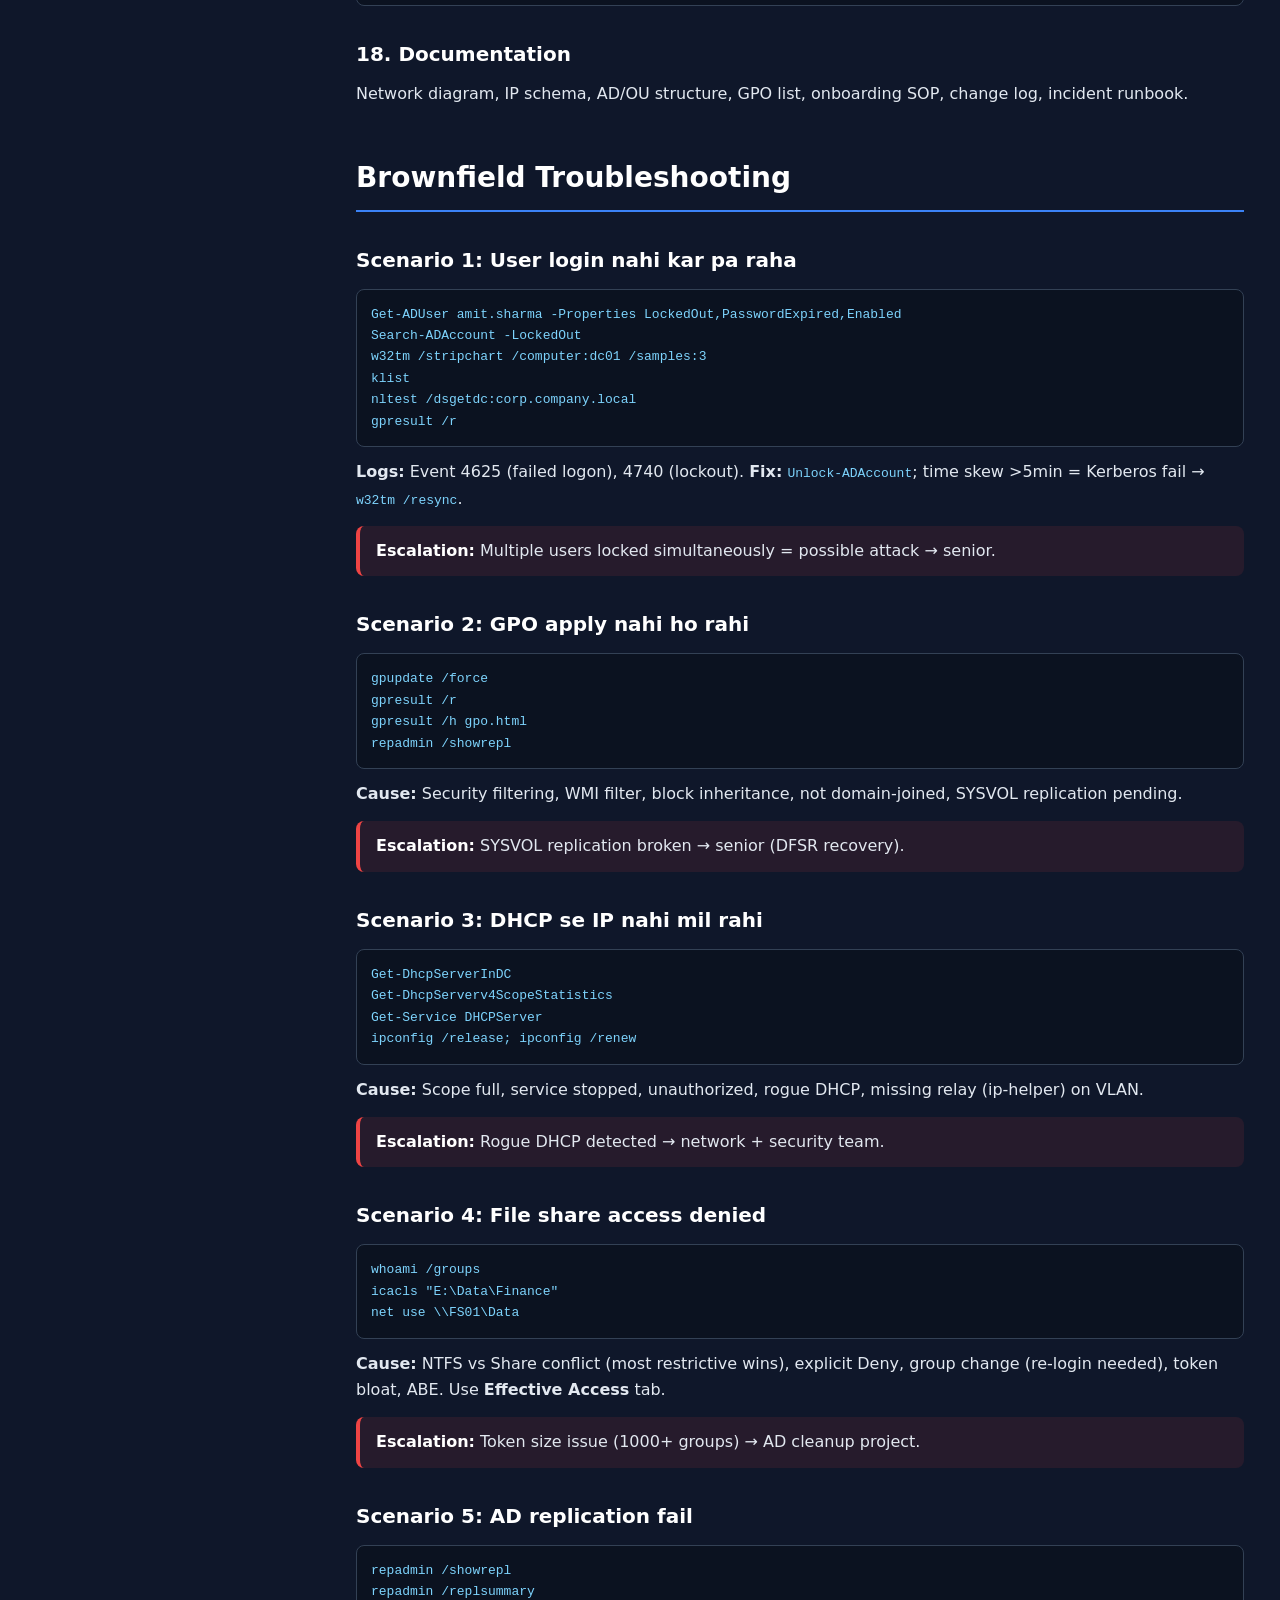
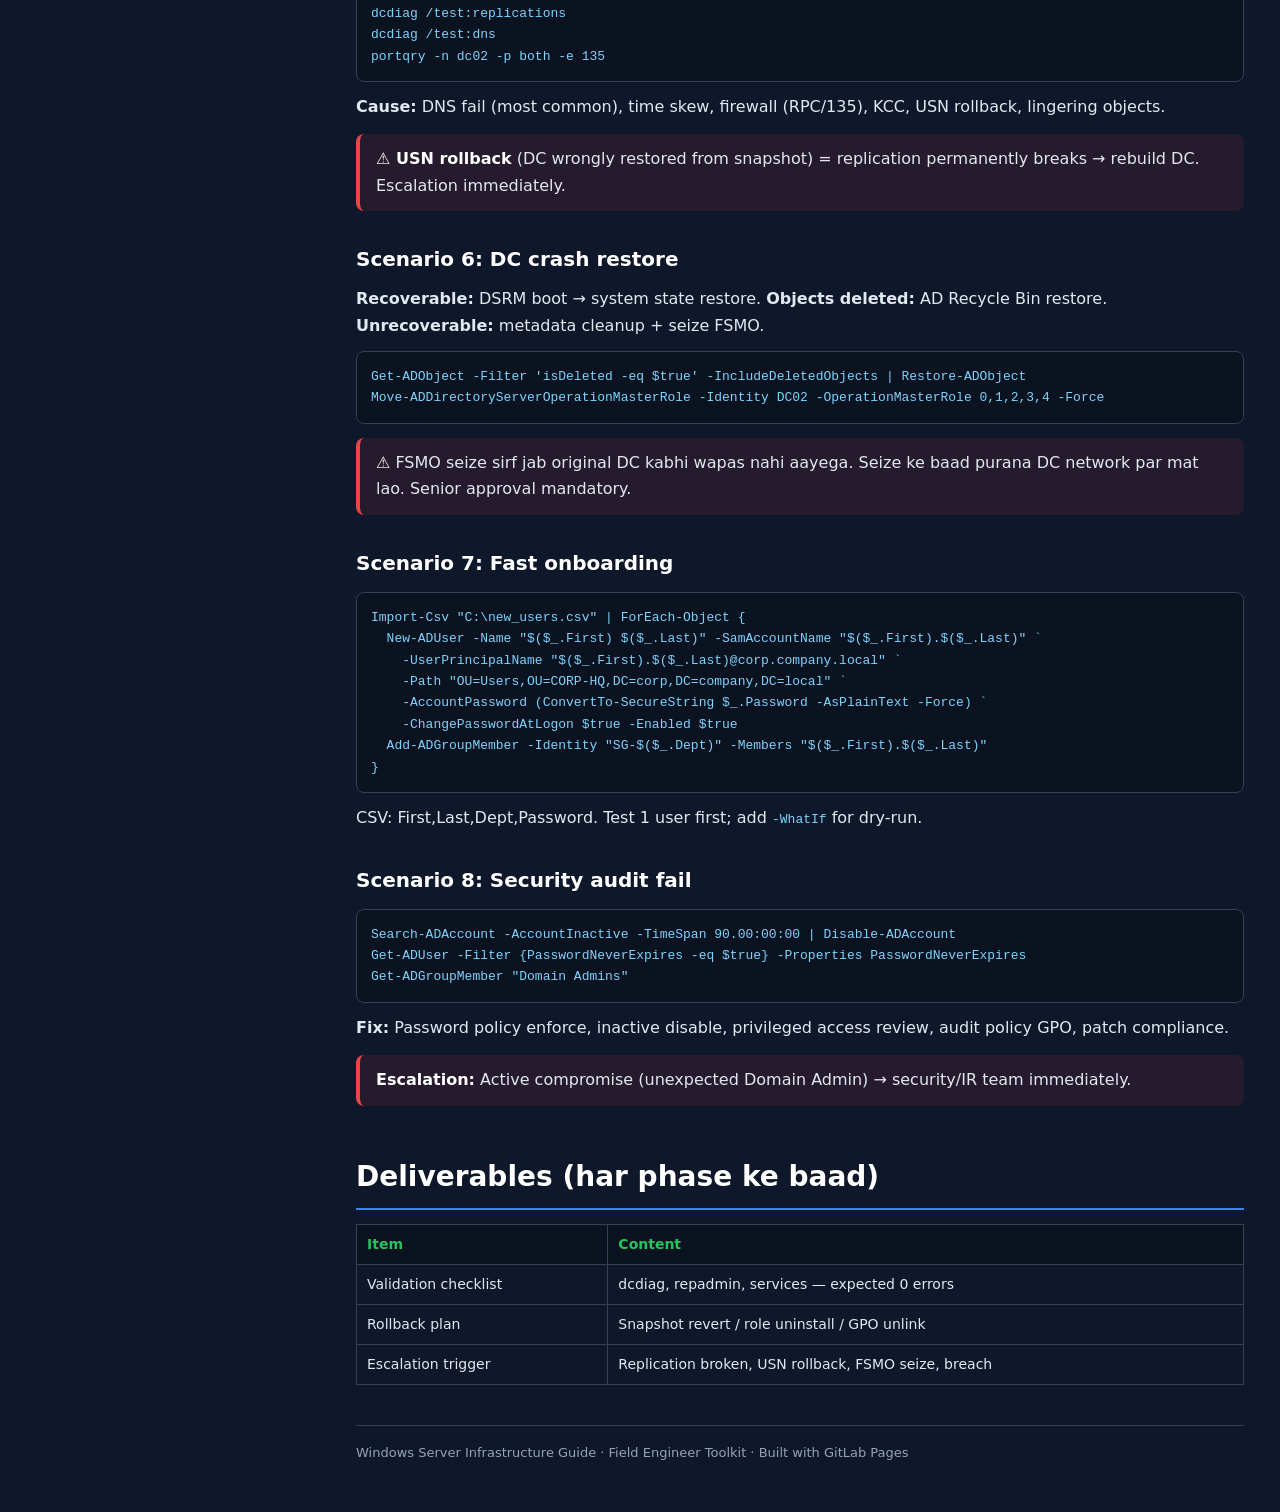
==== commit 6b0da1cf: "ok" ====
--- a/windows-server-guide-main/windows-server-guide-main/public/index.html
+++ b/windows-server-guide-main/windows-server-guide-main/public/index.html
@@ -47,6 +47,8 @@
 <input id="search" placeholder="🔍 Search guide..." onkeyup="doSearch(this.value)">
 <div class="nav-group">Playbook</div>
 <a class="nav" href="gui-playbook.html">📕 IT Infrastructure Playbook</a>
+  <a class="nav" href="quickstart.html">⚡ Quick Start (सरल)</a>
+  <a class="nav" href="cheatsheet.html">📝 Cheat Sheet (सार)</a>
 <div class="nav-group">GUI Guides (Click-by-Click)</div>
 <a class="nav" href="gui-lab-setup.html">🧪 Lab Setup (VirtualBox)</a>
 <a class="nav" href="gui-setup.html">🗂️ AD + DHCP Setup</a>
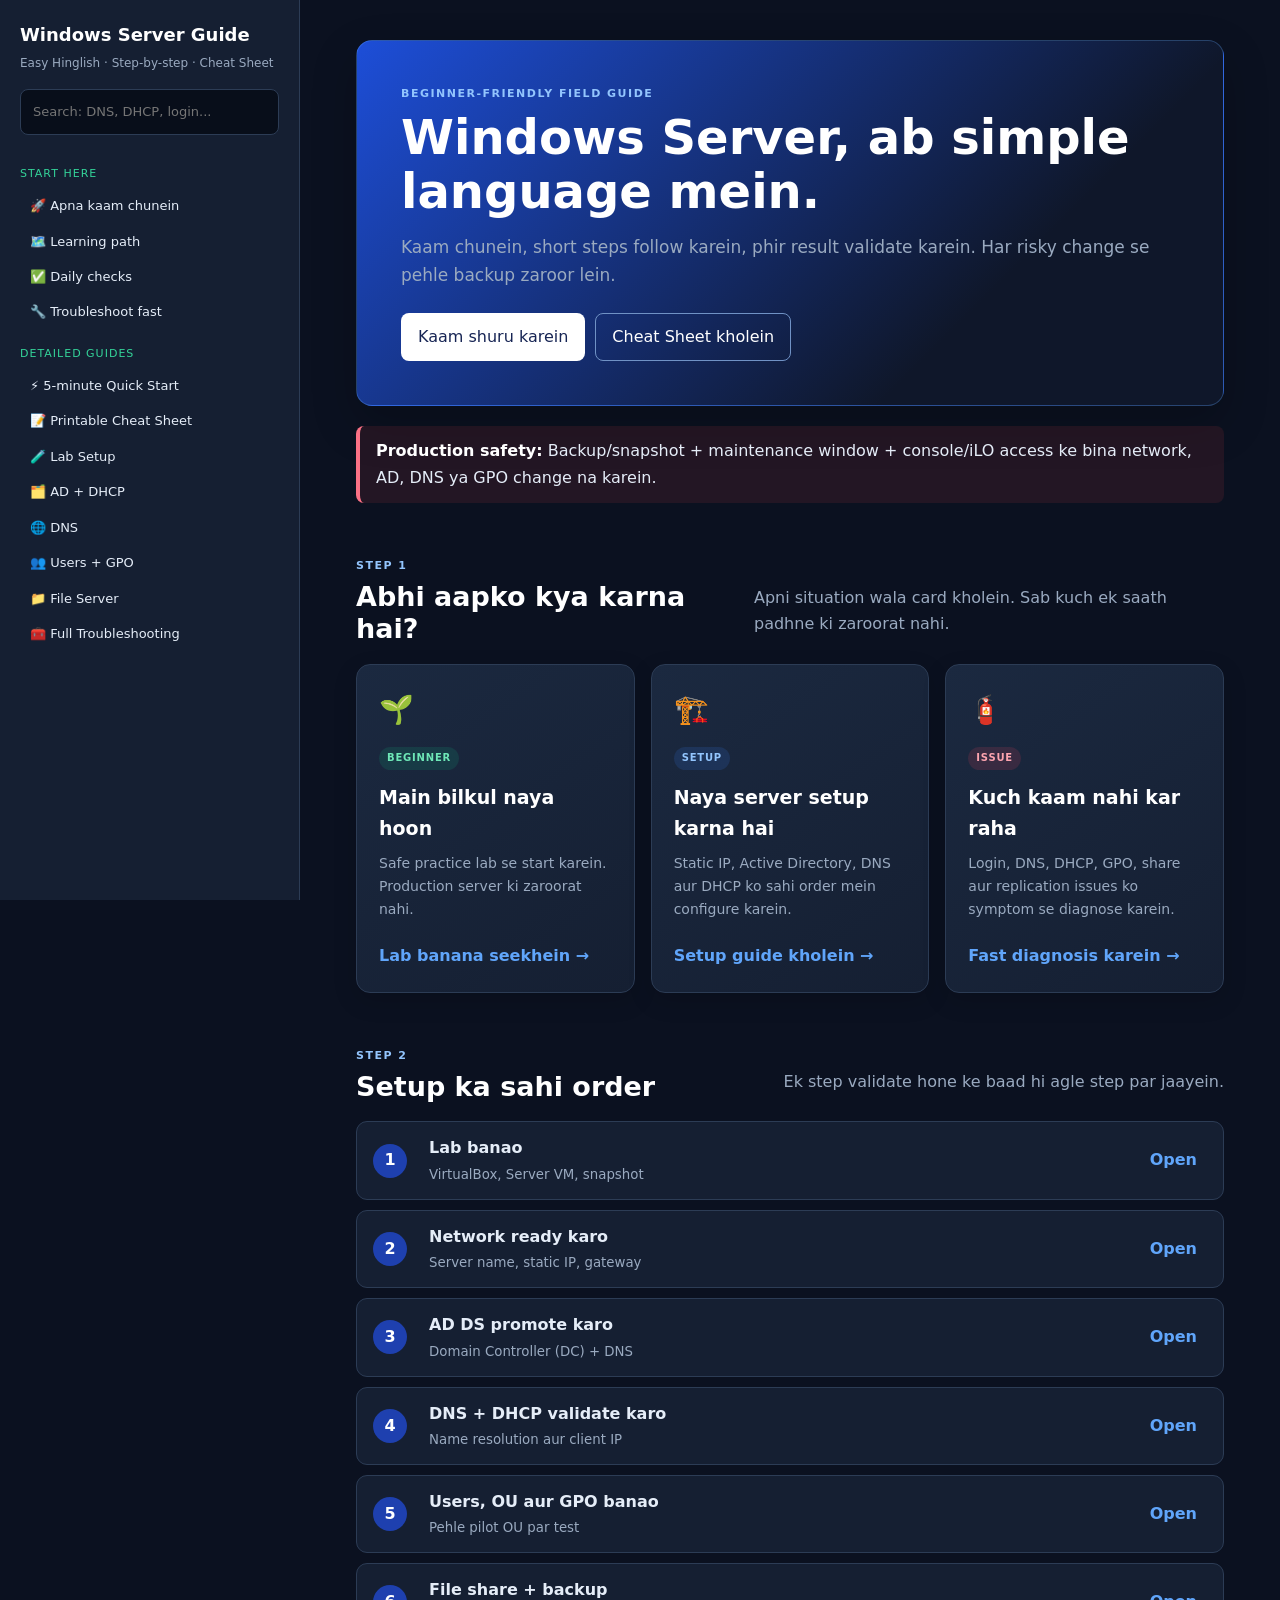
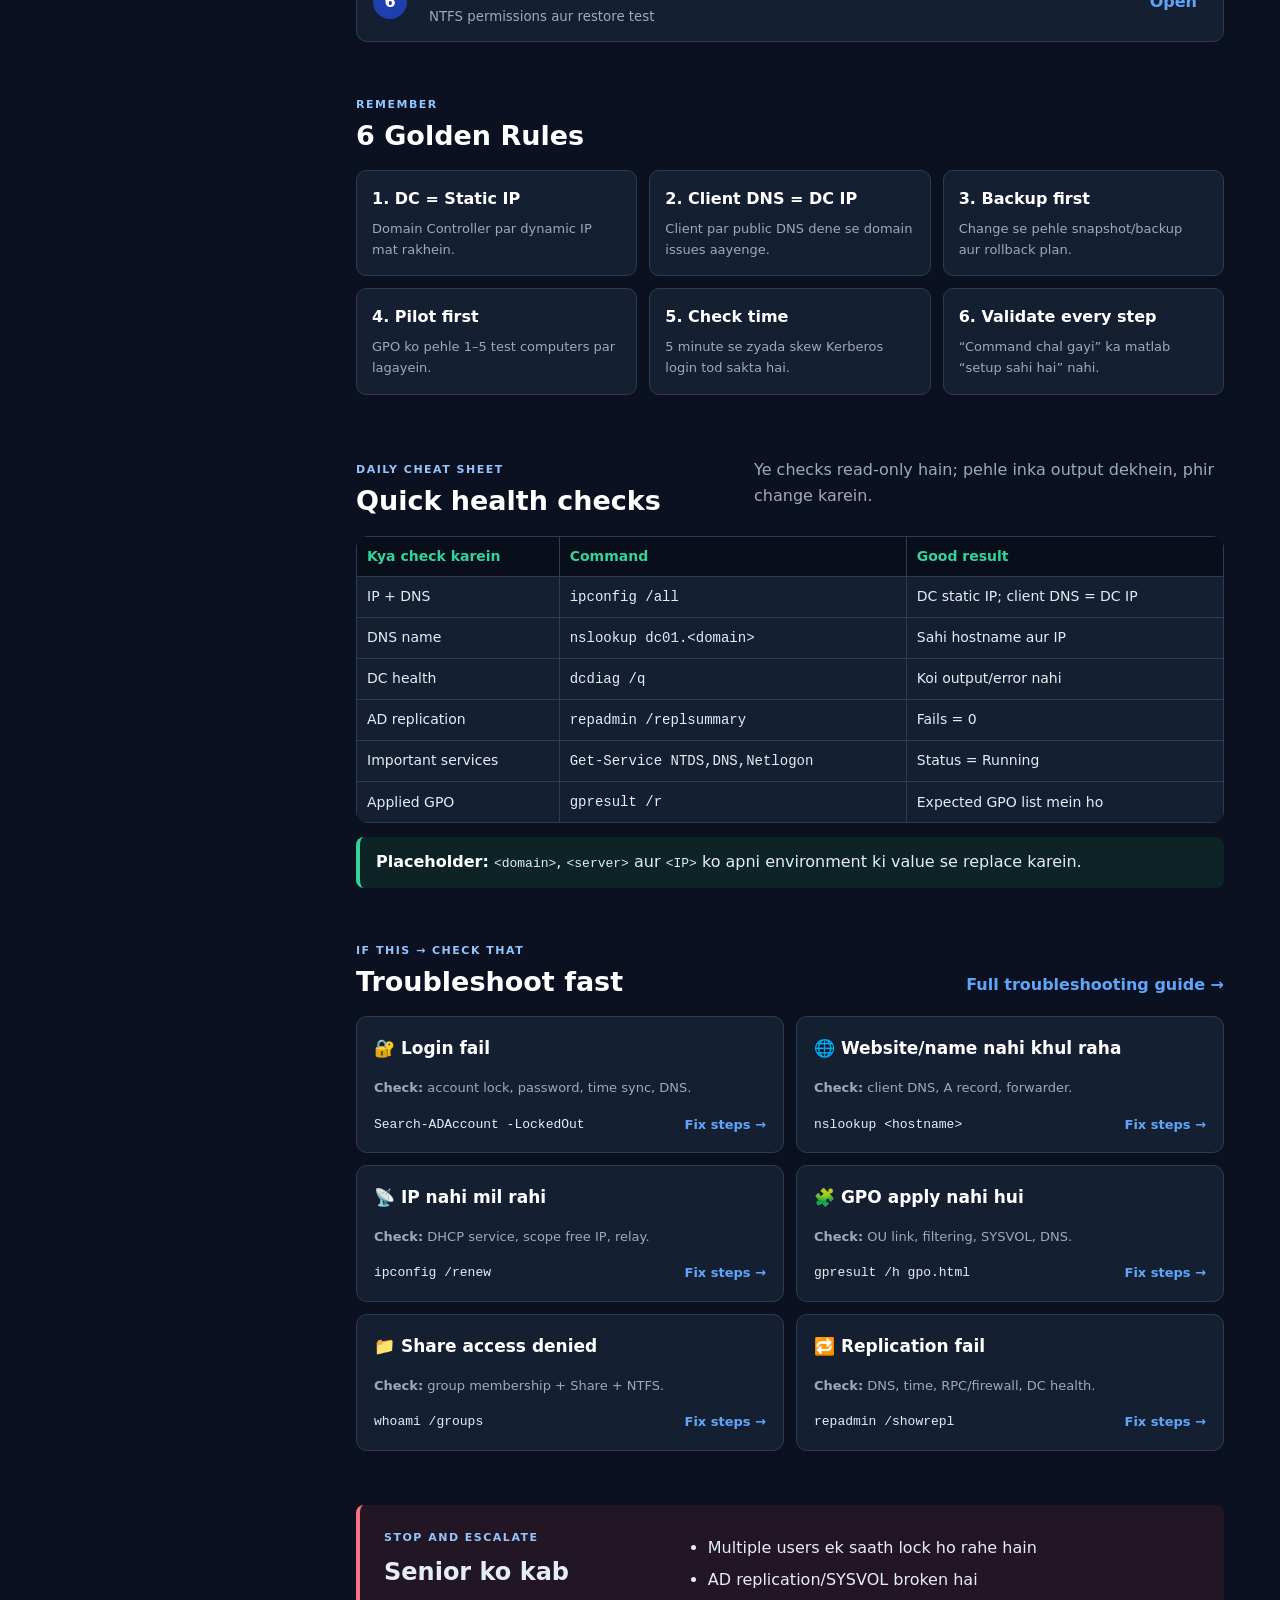
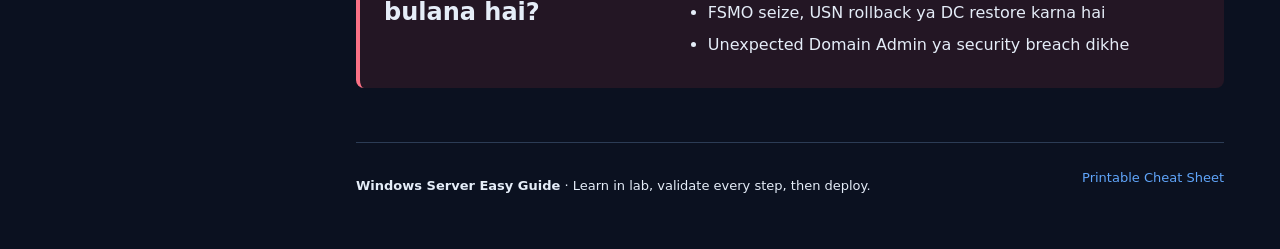
==== commit 5f466ed6: "Redesign guide as beginner-friendly cheat sheet" ====
--- a/windows-server-guide-main/windows-server-guide-main/public/index.html
+++ b/windows-server-guide-main/windows-server-guide-main/public/index.html
@@ -1,288 +1,251 @@
 <!DOCTYPE html>
-<html lang="en">
+<html lang="hi-Latn">
 <head>
 <meta charset="UTF-8">
 <meta name="viewport" content="width=device-width, initial-scale=1.0">
-<title>Windows Server Infrastructure Guide</title>
-<style>
-:root{--bg:#0f172a;--panel:#1e293b;--accent:#3b82f6;--accent2:#22c55e;--warn:#f59e0b;--danger:#ef4444;--text:#e2e8f0;--muted:#94a3b8;--code:#0b1220;--border:#334155}
-*{box-sizing:border-box;margin:0;padding:0}
-body{font-family:'Segoe UI',system-ui,sans-serif;background:var(--bg);color:var(--text);line-height:1.65}
-a{color:var(--accent);text-decoration:none}
-.layout{display:flex;min-height:100vh}
-.sidebar{width:300px;background:var(--panel);border-right:1px solid var(--border);position:fixed;top:0;bottom:0;overflow-y:auto;padding:20px}
-.sidebar h1{font-size:18px;color:#fff;margin-bottom:4px}
-.sidebar .sub{font-size:12px;color:var(--muted);margin-bottom:16px}
-#search{width:100%;padding:10px;border-radius:8px;border:1px solid var(--border);background:var(--code);color:var(--text);margin-bottom:16px;font-size:14px}
-.nav-group{font-size:11px;text-transform:uppercase;letter-spacing:1px;color:var(--accent2);margin:16px 0 6px}
-.sidebar a.nav{display:block;padding:6px 10px;border-radius:6px;color:var(--text);font-size:13px;margin-bottom:2px}
-.sidebar a.nav:hover{background:var(--bg)}
-.content{margin-left:300px;padding:40px 56px;max-width:1000px}
-h2.section{font-size:28px;color:#fff;margin:48px 0 8px;padding-bottom:8px;border-bottom:2px solid var(--accent)}
-h3.step{font-size:20px;color:#fff;margin:32px 0 10px}
-h4{font-size:15px;color:var(--accent2);margin:18px 0 6px;text-transform:uppercase;letter-spacing:.5px}
-p{margin:8px 0;color:var(--text)}
-table{width:100%;border-collapse:collapse;margin:14px 0;font-size:14px}
-th,td{border:1px solid var(--border);padding:8px 10px;text-align:left}
-th{background:var(--code);color:var(--accent2)}
-pre{background:var(--code);border:1px solid var(--border);border-radius:8px;padding:14px;overflow-x:auto;margin:12px 0}
-code{font-family:'Cascadia Code',Consolas,monospace;font-size:13px;color:#7dd3fc}
-.box{border-radius:8px;padding:12px 16px;margin:14px 0;border-left:4px solid}
-.warn{background:rgba(245,158,11,.1);border-color:var(--warn)}
-.tip{background:rgba(34,197,94,.1);border-color:var(--accent2)}
-.danger{background:rgba(239,68,68,.1);border-color:var(--danger)}
-.box b{color:#fff}
-.hero{background:linear-gradient(135deg,#1e3a8a,#0f172a);padding:40px;border-radius:12px;margin-bottom:20px}
-.hero h1{font-size:32px;color:#fff}
-.hero p{color:var(--muted);font-size:15px}
-.hidden{display:none!important}
-@media(max-width:800px){.sidebar{position:static;width:100%}.content{margin-left:0;padding:20px}}
-</style>
+<meta name="description" content="Windows Server ko setup aur troubleshoot karne ke liye beginner-friendly Hinglish cheat sheet.">
+<title>Windows Server Easy Cheat Sheet</title>
+<link rel="stylesheet" href="gui-style.css">
 </head>
 <body>
+<a class="skip-link" href="#main-content">Main content par jao</a>
+<button class="menu-toggle" type="button" aria-expanded="false" aria-controls="sidebar">☰ Menu</button>
 <div class="layout">
-<nav class="sidebar">
-<h1>Windows Server Guide</h1>
-<div class="sub">Field Engineer Daily Toolkit · Hinglish</div>
-<input id="search" placeholder="🔍 Search guide..." onkeyup="doSearch(this.value)">
-<div class="nav-group">Playbook</div>
-<a class="nav" href="gui-playbook.html">📕 IT Infrastructure Playbook</a>
-  <a class="nav" href="quickstart.html">⚡ Quick Start (सरल)</a>
-  <a class="nav" href="cheatsheet.html">📝 Cheat Sheet (सार)</a>
-<div class="nav-group">GUI Guides (Click-by-Click)</div>
-<a class="nav" href="gui-lab-setup.html">🧪 Lab Setup (VirtualBox)</a>
-<a class="nav" href="gui-setup.html">🗂️ AD + DHCP Setup</a>
-<a class="nav" href="gui-dns.html">🌐 DNS Configuration</a>
-<a class="nav" href="gui-fileserver.html">📁 File Server &amp; Shares</a>
-<a class="nav" href="gui-users-gpo.html">👥 Users, OU &amp; Group Policy</a>
-<a class="nav" href="gui-roles.html">⚙️ Print / Hyper-V / Backup / PKI</a>
-<a class="nav" href="gui-troubleshooting.html">🔧 Troubleshooting Master Guide</a>
-<a class="nav" href="gui-core-services.html">📦 Core Services Reference</a>
-<a class="nav" href="gui-methodology.html">📘 Documentation Methodology</a>
+<nav class="sidebar" id="sidebar" aria-label="Main navigation">
+  <h1>Windows Server Guide</h1>
+  <div class="sub">Easy Hinglish · Step-by-step · Cheat Sheet</div>
+
+  <label class="sr-only" for="guide-search">Guide mein search karein</label>
+  <input class="search" id="guide-search" type="search" placeholder="Search: DNS, DHCP, login..." autocomplete="off">
+
+  <div class="nav-group">Start Here</div>
+  <a class="nav" href="#choose-path">🚀 Apna kaam chunein</a>
+  <a class="nav" href="#learning-path">🗺️ Learning path</a>
+  <a class="nav" href="#quick-checks">✅ Daily checks</a>
+  <a class="nav" href="#troubleshoot">🔧 Troubleshoot fast</a>
+
+  <div class="nav-group">Detailed Guides</div>
+  <a class="nav" href="quickstart.html">⚡ 5-minute Quick Start</a>
+  <a class="nav" href="cheatsheet.html">📝 Printable Cheat Sheet</a>
+  <a class="nav" href="gui-lab-setup.html">🧪 Lab Setup</a>
+  <a class="nav" href="gui-setup.html">🗂️ AD + DHCP</a>
+  <a class="nav" href="gui-dns.html">🌐 DNS</a>
+  <a class="nav" href="gui-users-gpo.html">👥 Users + GPO</a>
+  <a class="nav" href="gui-fileserver.html">📁 File Server</a>
+  <a class="nav" href="gui-troubleshooting.html">🧰 Full Troubleshooting</a>
 </nav>
-<main class="content" id="content">
-<div class="hero">
-<h1>Windows Server Infrastructure Guide</h1>
-<p>Production-ready Implementation &amp; Troubleshooting · Greenfield + Brownfield · Ready-to-run PowerShell</p>
-</div>
-<div class="box danger"><b>⚠️ PRODUCTION RULE #1:</b> Kuch bhi karne se pehle backup/snapshot lo. "Change before backup" = career risk.</div>
-<div class="box tip"><b>💡 TIP:</b> Har command pehle test/non-prod DC par run karke confirm karo, phir production par.</div>
-
-<h2 class="section" id="phase1">Phase 1: Foundation (Day 1-2)</h2>
-
-<h3 class="step">1. Infrastructure Planning</h3>
-<h4>Engineer ko kya karna hai</h4><p>Deploy se pehle paper/Excel par design lock karo: IP schema, VLAN, domain name, DC IPs, naming.</p>
-<table><tr><th>Item</th><th>Decision</th><th>Example</th></tr><tr><td>IP Schema</td><td>Private + subnet</td><td>10.10.0.0/16</td></tr><tr><td>Server VLAN</td><td>Dedicated</td><td>VLAN 10 → 10.10.10.0/24</td></tr><tr><td>Domain</td><td>Internal</td><td>corp.company.local</td></tr><tr><td>DC IPs</td><td>Static</td><td>DC01=10.10.10.10</td></tr></table>
-<h4>Kyu / Benefit</h4><p>Galat IP/domain design = poora AD rebuild. Ek baar sahi → 5 saal stable.</p>
-<div class="box warn"><b>⚠️</b> Single-label domain (sirf "company") mat rakho. <code>corp.company.local</code> use karo.</div>
-
-<h3 class="step">2. Server Install &amp; Hardening</h3>
-<pre><code>Rename-Computer -NewName "DC01" -Restart
-Install-Module PSWindowsUpdate -Force
-Get-WindowsUpdate -Install -AcceptAll -AutoReboot
-Set-NetFirewallProfile -Profile Domain,Public,Private -Enabled True
-Rename-LocalUser -Name "Administrator" -NewName "corpadmin"</code></pre>
-<h4>Kyu / Benefit</h4><p>Default install = open services, weak defaults. Secure baseline = audit ready.</p>
-<div class="box tip"><b>💡 Core vs Full:</b> DC/DNS/DHCP ke liye Server Core prefer karo (kam attack surface).</div>
-
-<h3 class="step">3. Static IP &amp; Network</h3>
-<pre><code>Get-NetAdapter
-New-NetIPAddress -InterfaceIndex 5 -IPAddress 10.10.10.10 -PrefixLength 24 -DefaultGateway 10.10.10.1
-Set-DnsClientServerAddress -InterfaceIndex 5 -ServerAddresses 10.10.10.10</code></pre>
-<div class="box danger"><b>⚠️ PRODUCTION RISK:</b> Remote IP change + RDP connected + galat gateway = lock out. Console/iLO access ready rakho.</div>
-
-<h3 class="step">4. Active Directory (First DC)</h3>
-<pre><code>Install-WindowsFeature AD-Domain-Services -IncludeManagementTools
-Install-ADDSForest -DomainName "corp.company.local" -DomainNetbiosName "CORP" `
-  -DatabasePath "E:\NTDS" -SysvolPath "E:\SYSVOL" -LogPath "E:\Logs" -InstallDns:$true -Force</code></pre>
-<h4>Validation</h4>
-<pre><code>dcdiag /v
-Get-ADDomainController
-nltest /dsgetdc:corp.company.local
-Get-Service NTDS,DNS,Netlogon</code></pre>
-<div class="box warn"><b>Agar galat ho jaye:</b> dcpromo.log check karo (C:\Windows\debug). Demote: <code>Uninstall-ADDSDomainController</code>.</div>
-
-<h3 class="step">5. Additional DC (DC02)</h3>
-<pre><code>Install-ADDSDomainController -DomainName "corp.company.local" -InstallDns:$true `
-  -Credential (Get-Credential) -Force</code></pre>
-<pre><code>repadmin /replsummary
-repadmin /showrepl
-dcdiag /test:replications</code></pre>
-<div class="box warn"><b>⚠️</b> DC02 preferred DNS = DC01, secondary = khud. Islanding avoid karo.</div>
-
-<h2 class="section" id="phase2">Phase 2: Identity &amp; Access (Day 3-4)</h2>
-
-<h3 class="step">6. OU Design &amp; Delegation</h3>
-<pre><code>New-ADOrganizationalUnit -Name "CORP-HQ" -Path "DC=corp,DC=company,DC=local"
-New-ADOrganizationalUnit -Name "Users" -Path "OU=CORP-HQ,DC=corp,DC=company,DC=local"
-redirusr "OU=Users,OU=CORP-HQ,DC=corp,DC=company,DC=local"
-redircmp "OU=Computers,OU=CORP-HQ,DC=corp,DC=company,DC=local"</code></pre>
-<p>Delegation: dsa.msc → OU → Delegate Control → helpdesk group → reset passwords.</p>
-
-<h3 class="step">7. User &amp; Group Strategy (AGDLP)</h3>
-<pre><code>New-ADUser -Name "Amit Sharma" -SamAccountName "amit.sharma" `
-  -UserPrincipalName "amit.sharma@corp.company.local" `
-  -Path "OU=Users,OU=CORP-HQ,DC=corp,DC=company,DC=local" `
-  -AccountPassword (Read-Host -AsSecureString) -ChangePasswordAtLogon $true -Enabled $true
-New-ADGroup -Name "SG-Finance" -GroupScope Global -GroupCategory Security
-Add-ADGroupMember -Identity "SG-Finance" -Members "amit.sharma"</code></pre>
-<div class="box tip"><b>💡 AGDLP:</b> Accounts → Global → Domain Local → Permission. Resource perms Domain Local group ko do.</div>
-
-<h3 class="step">8. Group Policy Baseline</h3>
-<table><tr><th>Policy</th><th>Setting</th></tr><tr><td>Password length</td><td>Min 14</td></tr><tr><td>Account lockout</td><td>5 attempts / 15 min</td></tr><tr><td>USB block</td><td>Deny removable storage</td></tr><tr><td>AppLocker</td><td>Allow signed only</td></tr></table>
-<pre><code>New-GPO -Name "Baseline-Security" | New-GPLink -Target "OU=CORP-HQ,DC=corp,DC=company,DC=local"
-gpresult /r
-gpresult /h report.html</code></pre>
-<div class="box danger"><b>⚠️</b> USB block / AppLocker domain-wide directly mat lagao. Pehle pilot OU (5-10 machines), phir rollout.</div>
-
-<h3 class="step">9. Home Folders &amp; Redirection</h3>
-<pre><code>New-Item "E:\Users" -ItemType Directory
-New-SmbShare -Name "Users$" -Path "E:\Users" -ChangeAccess "CORP\Domain Users"</code></pre>
-<p>GPO → User → Folder Redirection → Documents → \\FS01\Users$\%username%</p>
-<div class="box tip"><b>💡</b> M365 hai to OneDrive Known Folder Move > roaming profiles.</div>
-
-<h2 class="section" id="phase3">Phase 3: Network Services (Day 5-6)</h2>
-
-<h3 class="step">10. DNS Enterprise Config</h3>
-<pre><code>Add-DnsServerPrimaryZone -NetworkID "10.10.10.0/24" -ReplicationScope "Forest"
-Add-DnsServerConditionalForwarderZone -Name "partner.com" -MasterServers 8.8.8.8
-Set-DnsServerScavenging -ScavengingState $true
-Add-DnsServerForwarder -IPAddress 8.8.8.8,1.1.1.1</code></pre>
-<pre><code>Resolve-DnsName dc01.corp.company.local
-dcdiag /test:dns</code></pre>
-<div class="box warn"><b>⚠️</b> Scavenging galat config = valid records delete. Intervals samajh ke set karo.</div>
-
-<h3 class="step">11. DHCP Scope Design</h3>
-<pre><code>Install-WindowsFeature DHCP -IncludeManagementTools
-Add-DhcpServerInDC -DnsName dc01.corp.company.local -IPAddress 10.10.10.10
-Add-DhcpServerv4Scope -Name "Clients-VLAN20" -StartRange 10.10.20.50 -EndRange 10.10.20.250 -SubnetMask 255.255.255.0
-Set-DhcpServerv4OptionValue -ScopeId 10.10.20.0 -Router 10.10.20.1 -DnsServer 10.10.10.10,10.10.10.11
-Add-DhcpServerv4Failover -Name "DHCP-FO" -PartnerServer dc02.corp.company.local -ScopeId 10.10.20.0 -LoadBalancePercent 50</code></pre>
-<pre><code>Get-DhcpServerv4ScopeStatistics
-Get-DhcpServerInDC</code></pre>
-<div class="box danger"><b>⚠️</b> Rogue DHCP = galat IP/gateway. Switch par DHCP snooping enable karo.</div>
-
-<h3 class="step">12. File Server &amp; Permissions</h3>
-<pre><code>Install-WindowsFeature FS-FileServer,FS-Resource-Manager,FS-DFS-Namespace -IncludeManagementTools
-New-SmbShare -Name "Data" -Path "E:\Data" -ChangeAccess "CORP\Domain Users" -FolderEnumerationMode AccessBased
-icacls "E:\Data\Finance" /inheritance:r
-icacls "E:\Data\Finance" /grant "CORP\SG-Finance:(OI)(CI)M"</code></pre>
-<table><tr><th>Layer</th><th>Setting</th></tr><tr><td>Share</td><td>Authenticated Users = Change</td></tr><tr><td>NTFS</td><td>Dept group = Modify</td></tr><tr><td>Everyone</td><td>REMOVE</td></tr><tr><td>ABE</td><td>On</td></tr></table>
-<div class="box tip"><b>💡 Shadow Copies:</b> <code>vssadmin add shadowstorage /for=E: /on=E: /maxsize=10%</code></div>
-
-<h2 class="section" id="phase4">Phase 4: Advanced Services (Day 7-10)</h2>
-
-<h3 class="step">13. Certificate Services (PKI)</h3>
-<pre><code>Install-WindowsFeature ADCS-Cert-Authority,ADCS-Web-Enrollment -IncludeManagementTools
-Install-AdcsCertificationAuthority -CAType EnterpriseRootCA -KeyLength 4096 -HashAlgorithmName SHA256</code></pre>
-<div class="box warn"><b>⚠️</b> Production: Offline Root CA + Online Subordinate CA (two-tier). CA name baad mein change nahi hota.</div>
-
-<h3 class="step">14. Print Server</h3>
-<pre><code>Install-WindowsFeature Print-Server -IncludeManagementTools
-Add-PrinterPort -Name "IP_10.10.20.200" -PrinterHostAddress "10.10.20.200"
-Add-Printer -Name "HQ-Finance-HP" -DriverName "HP Universal Printing PCL 6" -PortName "IP_10.10.20.200" -Shared</code></pre>
-
-<h3 class="step">15. Hyper-V / Virtualization</h3>
-<pre><code>Install-WindowsFeature Hyper-V -IncludeManagementTools -Restart
-New-VMSwitch -Name "External" -NetAdapterName "Ethernet" -AllowManagementOS $true
-New-VM -Name "APP01" -MemoryStartupBytes 8GB -Generation 2 -NewVHDPath "E:\VMs\APP01.vhdx" -NewVHDSizeBytes 100GB -SwitchName "External"</code></pre>
-<div class="box warn"><b>⚠️</b> Checkpoint ≠ Backup. Production DB/DC par lambe checkpoints mat rakho.</div>
-
-<h3 class="step">16. Backup &amp; DR</h3>
-<pre><code>Install-WindowsFeature Windows-Server-Backup
-wbadmin start systemstatebackup -backuptarget:F: -quiet
-wbadmin enable backup -addtarget:F: -schedule:02:00 -include:C: -systemState -quiet</code></pre>
-<table><tr><th>Metric</th><th>Example</th></tr><tr><td>RPO</td><td>24h</td></tr><tr><td>RTO</td><td>4h</td></tr><tr><td>Restore drill</td><td>Monthly</td></tr></table>
-<div class="box danger"><b>⚠️</b> Tested backup = backup. Untested = hope. 3-2-1 rule: 3 copies, 2 media, 1 offsite.</div>
-
-<h2 class="section" id="phase5">Phase 5: Monitoring &amp; Maintenance</h2>
-<h3 class="step">17. Monitoring</h3>
-<pre><code>Get-Counter "\LogicalDisk(*)\% Free Space"
-repadmin /replsummary
-Get-DhcpServerv4ScopeStatistics
-Get-WinEvent -LogName System -MaxEvents 50 | Where LevelDisplayName -eq "Error"</code></pre>
-<h3 class="step">18. Documentation</h3>
-<p>Network diagram, IP schema, AD/OU structure, GPO list, onboarding SOP, change log, incident runbook.</p>
-
-<h2 class="section" id="troubleshooting">Brownfield Troubleshooting</h2>
-
-<h3 class="step" id="s1">Scenario 1: User login nahi kar pa raha</h3>
-<pre><code>Get-ADUser amit.sharma -Properties LockedOut,PasswordExpired,Enabled
-Search-ADAccount -LockedOut
-w32tm /stripchart /computer:dc01 /samples:3
-klist
-nltest /dsgetdc:corp.company.local
-gpresult /r</code></pre>
-<p><b>Logs:</b> Event 4625 (failed logon), 4740 (lockout). <b>Fix:</b> <code>Unlock-ADAccount</code>; time skew &gt;5min = Kerberos fail → <code>w32tm /resync</code>.</p>
-<div class="box danger"><b>Escalation:</b> Multiple users locked simultaneously = possible attack → senior.</div>
-
-<h3 class="step" id="s2">Scenario 2: GPO apply nahi ho rahi</h3>
-<pre><code>gpupdate /force
-gpresult /r
-gpresult /h gpo.html
-repadmin /showrepl</code></pre>
-<p><b>Cause:</b> Security filtering, WMI filter, block inheritance, not domain-joined, SYSVOL replication pending.</p>
-<div class="box danger"><b>Escalation:</b> SYSVOL replication broken → senior (DFSR recovery).</div>
-
-<h3 class="step" id="s3">Scenario 3: DHCP se IP nahi mil rahi</h3>
-<pre><code>Get-DhcpServerInDC
-Get-DhcpServerv4ScopeStatistics
-Get-Service DHCPServer
-ipconfig /release; ipconfig /renew</code></pre>
-<p><b>Cause:</b> Scope full, service stopped, unauthorized, rogue DHCP, missing relay (ip-helper) on VLAN.</p>
-<div class="box danger"><b>Escalation:</b> Rogue DHCP detected → network + security team.</div>
-
-<h3 class="step" id="s4">Scenario 4: File share access denied</h3>
-<pre><code>whoami /groups
-icacls "E:\Data\Finance"
-net use \\FS01\Data</code></pre>
-<p><b>Cause:</b> NTFS vs Share conflict (most restrictive wins), explicit Deny, group change (re-login needed), token bloat, ABE. Use <b>Effective Access</b> tab.</p>
-<div class="box danger"><b>Escalation:</b> Token size issue (1000+ groups) → AD cleanup project.</div>
-
-<h3 class="step" id="s5">Scenario 5: AD replication fail</h3>
-<pre><code>repadmin /showrepl
-repadmin /replsummary
-dcdiag /test:replications
-dcdiag /test:dns
-portqry -n dc02 -p both -e 135</code></pre>
-<p><b>Cause:</b> DNS fail (most common), time skew, firewall (RPC/135), KCC, USN rollback, lingering objects.</p>
-<div class="box danger"><b>⚠️ USN rollback</b> (DC wrongly restored from snapshot) = replication permanently breaks → rebuild DC. Escalation immediately.</div>
-
-<h3 class="step" id="s6">Scenario 6: DC crash restore</h3>
-<p><b>Recoverable:</b> DSRM boot → system state restore. <b>Objects deleted:</b> AD Recycle Bin restore. <b>Unrecoverable:</b> metadata cleanup + seize FSMO.</p>
-<pre><code>Get-ADObject -Filter 'isDeleted -eq $true' -IncludeDeletedObjects | Restore-ADObject
-Move-ADDirectoryServerOperationMasterRole -Identity DC02 -OperationMasterRole 0,1,2,3,4 -Force</code></pre>
-<div class="box danger"><b>⚠️</b> FSMO seize sirf jab original DC kabhi wapas nahi aayega. Seize ke baad purana DC network par mat lao. Senior approval mandatory.</div>
-
-<h3 class="step" id="s7">Scenario 7: Fast onboarding</h3>
-<pre><code>Import-Csv "C:\new_users.csv" | ForEach-Object {
-  New-ADUser -Name "$($_.First) $($_.Last)" -SamAccountName "$($_.First).$($_.Last)" `
-    -UserPrincipalName "$($_.First).$($_.Last)@corp.company.local" `
-    -Path "OU=Users,OU=CORP-HQ,DC=corp,DC=company,DC=local" `
-    -AccountPassword (ConvertTo-SecureString $_.Password -AsPlainText -Force) `
-    -ChangePasswordAtLogon $true -Enabled $true
-  Add-ADGroupMember -Identity "SG-$($_.Dept)" -Members "$($_.First).$($_.Last)"
-}</code></pre>
-<p>CSV: First,Last,Dept,Password. Test 1 user first; add <code>-WhatIf</code> for dry-run.</p>
-
-<h3 class="step" id="s8">Scenario 8: Security audit fail</h3>
-<pre><code>Search-ADAccount -AccountInactive -TimeSpan 90.00:00:00 | Disable-ADAccount
-Get-ADUser -Filter {PasswordNeverExpires -eq $true} -Properties PasswordNeverExpires
-Get-ADGroupMember "Domain Admins"</code></pre>
-<p><b>Fix:</b> Password policy enforce, inactive disable, privileged access review, audit policy GPO, patch compliance.</p>
-<div class="box danger"><b>Escalation:</b> Active compromise (unexpected Domain Admin) → security/IR team immediately.</div>
-
-<h2 class="section">Deliverables (har phase ke baad)</h2>
-<table><tr><th>Item</th><th>Content</th></tr><tr><td>Validation checklist</td><td>dcdiag, repadmin, services — expected 0 errors</td></tr><tr><td>Rollback plan</td><td>Snapshot revert / role uninstall / GPO unlink</td></tr><tr><td>Escalation trigger</td><td>Replication broken, USN rollback, FSMO seize, breach</td></tr></table>
-
-<p style="margin-top:40px;color:var(--muted);font-size:13px;border-top:1px solid var(--border);padding-top:16px">Windows Server Infrastructure Guide · Field Engineer Toolkit · Built with GitLab Pages</p>
+
+<main class="content dashboard" id="main-content">
+  <header class="hero compact-hero">
+    <span class="eyebrow">BEGINNER-FRIENDLY FIELD GUIDE</span>
+    <h1>Windows Server, ab simple language mein.</h1>
+    <p>Kaam chunein, short steps follow karein, phir result validate karein. Har risky change se pehle backup zaroor lein.</p>
+    <div class="hero-actions">
+      <a class="button primary" href="#choose-path">Kaam shuru karein</a>
+      <a class="button secondary" href="cheatsheet.html">Cheat Sheet kholein</a>
+    </div>
+  </header>
+
+  <div class="box danger" role="alert">
+    <b>Production safety:</b> Backup/snapshot + maintenance window + console/iLO access ke bina network, AD, DNS ya GPO change na karein.
+  </div>
+
+  <section class="search-section" id="choose-path" data-search-card>
+    <div class="section-heading">
+      <div>
+        <span class="eyebrow">STEP 1</span>
+        <h2>Abhi aapko kya karna hai?</h2>
+      </div>
+      <p>Apni situation wala card kholein. Sab kuch ek saath padhne ki zaroorat nahi.</p>
+    </div>
+    <div class="card-grid path-grid">
+      <article class="action-card">
+        <span class="card-icon" aria-hidden="true">🌱</span>
+        <span class="badge beginner">BEGINNER</span>
+        <h3>Main bilkul naya hoon</h3>
+        <p>Safe practice lab se start karein. Production server ki zaroorat nahi.</p>
+        <a class="card-link" href="gui-lab-setup.html">Lab banana seekhein →</a>
+      </article>
+      <article class="action-card">
+        <span class="card-icon" aria-hidden="true">🏗️</span>
+        <span class="badge setup">SETUP</span>
+        <h3>Naya server setup karna hai</h3>
+        <p>Static IP, Active Directory, DNS aur DHCP ko sahi order mein configure karein.</p>
+        <a class="card-link" href="gui-setup.html">Setup guide kholein →</a>
+      </article>
+      <article class="action-card">
+        <span class="card-icon" aria-hidden="true">🧯</span>
+        <span class="badge issue">ISSUE</span>
+        <h3>Kuch kaam nahi kar raha</h3>
+        <p>Login, DNS, DHCP, GPO, share aur replication issues ko symptom se diagnose karein.</p>
+        <a class="card-link" href="#troubleshoot">Fast diagnosis karein →</a>
+      </article>
+    </div>
+  </section>
+
+  <section class="search-section" id="learning-path" data-search-card>
+    <div class="section-heading">
+      <div>
+        <span class="eyebrow">STEP 2</span>
+        <h2>Setup ka sahi order</h2>
+      </div>
+      <p>Ek step validate hone ke baad hi agle step par jaayein.</p>
+    </div>
+    <ol class="learning-path">
+      <li><span class="step-number">1</span><div><b>Lab banao</b><small>VirtualBox, Server VM, snapshot</small></div><a href="gui-lab-setup.html">Open</a></li>
+      <li><span class="step-number">2</span><div><b>Network ready karo</b><small>Server name, static IP, gateway</small></div><a href="gui-setup.html#prep">Open</a></li>
+      <li><span class="step-number">3</span><div><b>AD DS promote karo</b><small>Domain Controller (DC) + DNS</small></div><a href="gui-setup.html#ad1">Open</a></li>
+      <li><span class="step-number">4</span><div><b>DNS + DHCP validate karo</b><small>Name resolution aur client IP</small></div><a href="gui-dns.html#val">Open</a></li>
+      <li><span class="step-number">5</span><div><b>Users, OU aur GPO banao</b><small>Pehle pilot OU par test</small></div><a href="gui-users-gpo.html">Open</a></li>
+      <li><span class="step-number">6</span><div><b>File share + backup</b><small>NTFS permissions aur restore test</small></div><a href="gui-fileserver.html">Open</a></li>
+    </ol>
+  </section>
+
+  <section class="search-section" id="golden-rules" data-search-card>
+    <div class="section-heading">
+      <div>
+        <span class="eyebrow">REMEMBER</span>
+        <h2>6 Golden Rules</h2>
+      </div>
+    </div>
+    <div class="rule-grid">
+      <div class="mini-card"><b>1. DC = Static IP</b><span>Domain Controller par dynamic IP mat rakhein.</span></div>
+      <div class="mini-card"><b>2. Client DNS = DC IP</b><span>Client par public DNS dene se domain issues aayenge.</span></div>
+      <div class="mini-card"><b>3. Backup first</b><span>Change se pehle snapshot/backup aur rollback plan.</span></div>
+      <div class="mini-card"><b>4. Pilot first</b><span>GPO ko pehle 1–5 test computers par lagayein.</span></div>
+      <div class="mini-card"><b>5. Check time</b><span>5 minute se zyada skew Kerberos login tod sakta hai.</span></div>
+      <div class="mini-card"><b>6. Validate every step</b><span>“Command chal gayi” ka matlab “setup sahi hai” nahi.</span></div>
+    </div>
+  </section>
+
+  <section class="search-section" id="quick-checks" data-search-card>
+    <div class="section-heading">
+      <div>
+        <span class="eyebrow">DAILY CHEAT SHEET</span>
+        <h2>Quick health checks</h2>
+      </div>
+      <p>Ye checks read-only hain; pehle inka output dekhein, phir change karein.</p>
+    </div>
+    <div class="table-wrap">
+      <table class="cheat-table">
+        <thead><tr><th>Kya check karein</th><th>Command</th><th>Good result</th></tr></thead>
+        <tbody>
+          <tr><td>IP + DNS</td><td><code>ipconfig /all</code></td><td>DC static IP; client DNS = DC IP</td></tr>
+          <tr><td>DNS name</td><td><code>nslookup dc01.&lt;domain&gt;</code></td><td>Sahi hostname aur IP</td></tr>
+          <tr><td>DC health</td><td><code>dcdiag /q</code></td><td>Koi output/error nahi</td></tr>
+          <tr><td>AD replication</td><td><code>repadmin /replsummary</code></td><td>Fails = 0</td></tr>
+          <tr><td>Important services</td><td><code>Get-Service NTDS,DNS,Netlogon</code></td><td>Status = Running</td></tr>
+          <tr><td>Applied GPO</td><td><code>gpresult /r</code></td><td>Expected GPO list mein ho</td></tr>
+        </tbody>
+      </table>
+    </div>
+    <div class="box tip"><b>Placeholder:</b> <code>&lt;domain&gt;</code>, <code>&lt;server&gt;</code> aur <code>&lt;IP&gt;</code> ko apni environment ki value se replace karein.</div>
+  </section>
+
+  <section class="search-section" id="troubleshoot" data-search-card>
+    <div class="section-heading">
+      <div>
+        <span class="eyebrow">IF THIS → CHECK THAT</span>
+        <h2>Troubleshoot fast</h2>
+      </div>
+      <a class="text-link" href="gui-troubleshooting.html">Full troubleshooting guide →</a>
+    </div>
+    <div class="trouble-grid">
+      <article class="trouble-card">
+        <h3>🔐 Login fail</h3>
+        <p><b>Check:</b> account lock, password, time sync, DNS.</p>
+        <code>Search-ADAccount -LockedOut</code>
+        <a href="gui-troubleshooting.html#login">Fix steps →</a>
+      </article>
+      <article class="trouble-card">
+        <h3>🌐 Website/name nahi khul raha</h3>
+        <p><b>Check:</b> client DNS, A record, forwarder.</p>
+        <code>nslookup &lt;hostname&gt;</code>
+        <a href="gui-troubleshooting.html#dns">Fix steps →</a>
+      </article>
+      <article class="trouble-card">
+        <h3>📡 IP nahi mil rahi</h3>
+        <p><b>Check:</b> DHCP service, scope free IP, relay.</p>
+        <code>ipconfig /renew</code>
+        <a href="gui-troubleshooting.html#dhcp">Fix steps →</a>
+      </article>
+      <article class="trouble-card">
+        <h3>🧩 GPO apply nahi hui</h3>
+        <p><b>Check:</b> OU link, filtering, SYSVOL, DNS.</p>
+        <code>gpresult /h gpo.html</code>
+        <a href="gui-troubleshooting.html#gpo">Fix steps →</a>
+      </article>
+      <article class="trouble-card">
+        <h3>📁 Share access denied</h3>
+        <p><b>Check:</b> group membership + Share + NTFS.</p>
+        <code>whoami /groups</code>
+        <a href="gui-troubleshooting.html#share">Fix steps →</a>
+      </article>
+      <article class="trouble-card">
+        <h3>🔁 Replication fail</h3>
+        <p><b>Check:</b> DNS, time, RPC/firewall, DC health.</p>
+        <code>repadmin /showrepl</code>
+        <a href="gui-troubleshooting.html#repl">Fix steps →</a>
+      </article>
+    </div>
+  </section>
+
+  <section class="search-section" id="escalate" data-search-card>
+    <div class="box danger escalation">
+      <div>
+        <span class="eyebrow">STOP AND ESCALATE</span>
+        <h2>Senior ko kab bulana hai?</h2>
+      </div>
+      <ul>
+        <li>Multiple users ek saath lock ho rahe hain</li>
+        <li>AD replication/SYSVOL broken hai</li>
+        <li>FSMO seize, USN rollback ya DC restore karna hai</li>
+        <li>Unexpected Domain Admin ya security breach dikhe</li>
+      </ul>
+    </div>
+  </section>
+
+  <div class="no-results" id="no-results" hidden>
+    <h2>Koi result nahi mila</h2>
+    <p>DNS, DHCP, login, GPO, share ya replication search karke dekhein.</p>
+  </div>
+
+  <footer class="site-footer">
+    <p><b>Windows Server Easy Guide</b> · Learn in lab, validate every step, then deploy.</p>
+    <a href="cheatsheet.html">Printable Cheat Sheet</a>
+  </footer>
 </main>
 </div>
+
 <script>
-function doSearch(q){q=q.toLowerCase().trim();var steps=document.querySelectorAll('h3.step');if(!q){document.querySelectorAll('h2.section,h3.step,.box,.hero').forEach(e=>e.classList.remove('hidden'));return;}
-document.querySelectorAll('h2.section').forEach(e=>e.classList.add('hidden'));
-steps.forEach(function(h){var block=[h];var n=h.nextElementSibling;while(n&&!n.matches('h3.step,h2.section')){block.push(n);n=n.nextElementSibling;}
-var text=block.map(e=>e.textContent).join(' ').toLowerCase();var match=text.includes(q);block.forEach(e=>e.classList.toggle('hidden',!match));});}
+const menuButton = document.querySelector('.menu-toggle');
+const sidebar = document.querySelector('#sidebar');
+const search = document.querySelector('#guide-search');
+const cards = [...document.querySelectorAll('[data-search-card]')];
+const noResults = document.querySelector('#no-results');
+
+menuButton.addEventListener('click', () => {
+  const isOpen = sidebar.classList.toggle('is-open');
+  menuButton.setAttribute('aria-expanded', String(isOpen));
+});
+
+sidebar.addEventListener('click', event => {
+  if (event.target.matches('a') && window.innerWidth <= 800) {
+    sidebar.classList.remove('is-open');
+    menuButton.setAttribute('aria-expanded', 'false');
+  }
+});
+
+search.addEventListener('input', () => {
+  const query = search.value.toLowerCase().trim();
+  let visible = 0;
+  cards.forEach(card => {
+    const match = !query || card.textContent.toLowerCase().includes(query);
+    card.hidden = !match;
+    if (match) visible += 1;
+  });
+  noResults.hidden = visible !== 0;
+});
 </script>
 </body>
 </html>
--- a/windows-server-guide-main/windows-server-guide-main/public/gui-style.css
+++ b/windows-server-guide-main/windows-server-guide-main/public/gui-style.css
@@ -0,0 +1,159 @@
+:root{--bg:#0b1120;--panel:#151f32;--panel-soft:#1b2940;--accent:#60a5fa;--accent-strong:#2563eb;--accent2:#34d399;--warn:#fbbf24;--danger:#fb7185;--text:#e5edf8;--muted:#9aaac0;--code:#080e1a;--border:#2c3c55;--shadow:0 18px 45px rgba(0,0,0,.22)}
+*{box-sizing:border-box;margin:0;padding:0}
+body{font-family:'Segoe UI',system-ui,sans-serif;background:var(--bg);color:var(--text);line-height:1.65}
+a{color:var(--accent);text-decoration:none}
+a:hover{text-decoration:underline}
+a:focus-visible,button:focus-visible,input:focus-visible{outline:3px solid var(--warn);outline-offset:3px}
+.layout{display:flex;min-height:100vh}
+.sidebar{width:300px;background:var(--panel);border-right:1px solid var(--border);position:fixed;top:0;bottom:0;overflow-y:auto;padding:20px}
+.sidebar h1{font-size:18px;color:#fff;margin-bottom:4px}
+.sidebar .sub{font-size:12px;color:var(--muted);margin-bottom:16px}
+.nav-group{font-size:11px;text-transform:uppercase;letter-spacing:1px;color:var(--accent2);margin:16px 0 6px}
+.sidebar a.nav{display:block;padding:6px 10px;border-radius:6px;color:var(--text);font-size:13px;margin-bottom:2px}
+.sidebar a.nav:hover{background:var(--bg);text-decoration:none}
+.sidebar a.back{display:block;padding:8px 10px;border-radius:6px;background:var(--accent);color:#fff;font-size:13px;margin-bottom:12px;text-align:center}
+.content{margin-left:300px;padding:40px 56px;max-width:1100px}
+h2.section{font-size:28px;color:#fff;margin:48px 0 8px;padding-bottom:8px;border-bottom:2px solid var(--accent)}
+h3.step{font-size:20px;color:#fff;margin:32px 0 10px}
+h4{font-size:15px;color:var(--accent2);margin:18px 0 6px;text-transform:uppercase;letter-spacing:.5px}
+p{margin:8px 0;color:var(--text)}
+ol,ul{margin:10px 0 10px 24px}
+li{margin:6px 0}
+kbd{background:var(--code);border:1px solid var(--border);border-radius:4px;padding:2px 6px;font-family:monospace;font-size:12px;color:#7dd3fc}
+table{width:100%;border-collapse:collapse;margin:14px 0;font-size:14px}
+th,td{border:1px solid var(--border);padding:8px 10px;text-align:left}
+th{background:var(--code);color:var(--accent2)}
+.box{border-radius:8px;padding:12px 16px;margin:14px 0;border-left:4px solid}
+.warn{background:rgba(245,158,11,.1);border-color:var(--warn)}
+.tip{background:rgba(34,197,94,.1);border-color:var(--accent2)}
+.danger{background:rgba(239,68,68,.1);border-color:var(--danger)}
+.box b{color:#fff}
+.kqk{background:#162033;border:1px solid var(--border);border-radius:10px;padding:16px 18px;margin:16px 0;display:grid;grid-template-columns:90px 1fr;gap:6px 14px}
+.kqk .lbl{color:var(--accent2);font-weight:bold;font-size:13px}
+.kqk .txt{color:var(--text);font-size:14px}
+.kqk .hd{grid-column:1/3;color:#fff;font-weight:bold;font-size:14px;margin-bottom:2px}
+.hero{background:linear-gradient(135deg,#1d4ed8,#0f172a 72%);padding:40px;border:1px solid rgba(96,165,250,.3);border-radius:16px;margin-bottom:20px;box-shadow:var(--shadow)}
+.hero h1{font-size:32px;color:#fff}
+.hero p{color:var(--muted);font-size:15px}
+.click{background:var(--code);border:1px solid var(--border);border-radius:6px;padding:2px 8px;color:#fbbf24;font-size:13px;font-family:monospace}
+.skip-link{position:fixed;left:16px;top:-80px;z-index:1000;background:#fff;color:#111827;padding:10px 16px;border-radius:8px;font-weight:700}
+.skip-link:focus{top:16px}
+.sr-only{position:absolute;width:1px;height:1px;padding:0;margin:-1px;overflow:hidden;clip:rect(0,0,0,0);white-space:nowrap;border:0}
+.search{width:100%;padding:11px 12px;border-radius:8px;border:1px solid var(--border);background:var(--code);color:var(--text);margin-bottom:14px;font:inherit;font-size:13px}
+.menu-toggle{display:none;position:fixed;right:16px;top:14px;z-index:1001;border:1px solid var(--border);background:var(--panel);color:#fff;padding:9px 13px;border-radius:8px;font-weight:700}
+.dashboard{max-width:1240px}
+.compact-hero{padding:44px}
+.compact-hero h1{font-size:clamp(30px,5vw,48px);max-width:760px;line-height:1.12;margin:8px 0 14px}
+.compact-hero p{font-size:17px;max-width:760px}
+.eyebrow{display:block;color:#93c5fd;font-size:11px;font-weight:800;letter-spacing:1.5px;margin-bottom:6px}
+.hero-actions{display:flex;gap:10px;flex-wrap:wrap;margin-top:24px}
+.button{display:inline-flex;align-items:center;justify-content:center;padding:10px 16px;border-radius:8px;border:1px solid transparent;font-weight:700;cursor:pointer;font:inherit}
+.button:hover{text-decoration:none;transform:translateY(-1px)}
+.button.primary{background:#fff;color:#172554}
+.button.secondary{background:transparent;border-color:#7092c5;color:#fff}
+.search-section{scroll-margin-top:24px;margin:54px 0}
+.section-heading{display:flex;justify-content:space-between;align-items:end;gap:24px;margin-bottom:18px}
+.section-heading h2{font-size:27px;color:#fff;line-height:1.2}
+.section-heading p{max-width:470px;color:var(--muted)}
+.card-grid{display:grid;grid-template-columns:repeat(3,minmax(0,1fr));gap:16px}
+.action-card{position:relative;background:linear-gradient(145deg,var(--panel-soft),var(--panel));border:1px solid var(--border);border-radius:14px;padding:22px;box-shadow:0 8px 24px rgba(0,0,0,.14)}
+.action-card:hover{border-color:#4f79ad;transform:translateY(-2px);transition:.2s ease}
+.action-card h3{font-size:19px;color:#fff;margin:12px 0 7px}
+.action-card p{color:var(--muted);font-size:14px}
+.card-icon{font-size:28px;display:block}
+.badge{display:inline-block;margin-top:14px;padding:3px 8px;border-radius:99px;font-size:10px;font-weight:800;letter-spacing:.8px}
+.badge.beginner{color:#6ee7b7;background:rgba(16,185,129,.14)}
+.badge.setup{color:#93c5fd;background:rgba(59,130,246,.15)}
+.badge.issue{color:#fda4af;background:rgba(244,63,94,.14)}
+.card-link{display:inline-block;margin-top:14px;font-weight:700}
+.learning-path{list-style:none;margin:0;display:grid;gap:10px}
+.learning-path li{display:grid;grid-template-columns:42px 1fr auto;align-items:center;gap:14px;background:var(--panel);border:1px solid var(--border);border-radius:11px;padding:13px 16px;margin:0}
+.learning-path small{display:block;color:var(--muted);margin-top:2px}
+.learning-path li>a{font-weight:700;padding:6px 10px}
+.step-number{display:grid;place-items:center;width:34px;height:34px;border-radius:50%;background:#1e40af;color:#fff;font-weight:800}
+.rule-grid{display:grid;grid-template-columns:repeat(3,minmax(0,1fr));gap:12px}
+.mini-card{background:var(--panel);border:1px solid var(--border);border-radius:10px;padding:15px}
+.mini-card b,.mini-card span{display:block}
+.mini-card b{color:#fff;margin-bottom:5px}
+.mini-card span{color:var(--muted);font-size:13px}
+.table-wrap{width:100%;overflow-x:auto;border-radius:12px}
+.cheat-table{margin:0;background:var(--panel)}
+.cheat-table th{white-space:nowrap}
+.cheat-table code{white-space:nowrap}
+.trouble-grid{display:grid;grid-template-columns:repeat(2,minmax(0,1fr));gap:12px}
+.trouble-card{display:grid;grid-template-columns:1fr auto;gap:7px 14px;background:var(--panel);border:1px solid var(--border);border-radius:11px;padding:17px}
+.trouble-card h3{font-size:17px;color:#fff;grid-column:1/3}
+.trouble-card p{font-size:13px;color:var(--muted);grid-column:1/3}
+.trouble-card code{overflow-wrap:anywhere}
+.trouble-card a{font-weight:700;font-size:13px}
+.text-link{font-weight:700;white-space:nowrap}
+.escalation{display:grid;grid-template-columns:.7fr 1.3fr;gap:28px;padding:24px}
+.escalation h2{font-size:24px}
+.escalation ul{margin:0 0 0 20px}
+.no-results{text-align:center;padding:60px 20px;background:var(--panel);border:1px dashed var(--border);border-radius:14px}
+.site-footer{display:flex;justify-content:space-between;gap:20px;border-top:1px solid var(--border);padding:24px 0 10px;color:var(--muted);font-size:13px}
+.standalone-page{padding:28px}
+.standalone-content{max-width:900px;margin:auto}
+.standalone-content.wide{max-width:1180px}
+.back-link{display:inline-block;margin-bottom:18px;font-weight:700}
+.checklist{display:grid;grid-template-columns:repeat(2,minmax(0,1fr));gap:10px}
+.checklist label{background:var(--panel);border:1px solid var(--border);border-radius:9px;padding:13px;cursor:pointer}
+.checklist input{accent-color:var(--accent2);margin-right:8px;width:17px;height:17px;vertical-align:middle}
+.quick-actions{margin-bottom:30px}
+.link-card{display:block;color:var(--text)}
+.link-card:hover{text-decoration:none}
+.cheat-header{display:flex;justify-content:space-between;align-items:end;gap:24px;margin-bottom:24px}
+.cheat-header h1{font-size:clamp(30px,5vw,46px);line-height:1.1;color:#fff;margin:4px 0 8px}
+.cheat-columns{display:grid;grid-template-columns:repeat(2,minmax(0,1fr));gap:14px}
+.cheat-panel{break-inside:avoid;background:var(--panel);border:1px solid var(--border);border-radius:12px;padding:18px}
+.cheat-panel h2{font-size:18px;color:#fff;margin-bottom:12px}
+.danger-panel{border-color:rgba(251,113,133,.6);background:rgba(127,29,29,.18)}
+.tight-list{margin:0 0 0 20px}
+.tight-list li{font-size:13px;margin:4px 0}
+.command-list{display:grid;gap:9px}
+.command-list>div{display:grid;grid-template-columns:130px 1fr;align-items:center;gap:10px;border-top:1px solid var(--border);padding-top:9px}
+.command-list>div:first-child{border-top:0;padding-top:0}
+.command-list dt{font-size:13px;color:var(--muted)}
+.command-list dd{min-width:0}
+.command-list code{display:block;background:var(--code);border-radius:5px;padding:5px 7px;overflow-x:auto;white-space:nowrap}
+.if-then{margin:24px 0}
+.if-then h2{margin-bottom:12px}
+
+@media(max-width:1000px){
+  .card-grid,.rule-grid{grid-template-columns:repeat(2,minmax(0,1fr))}
+}
+@media(max-width:800px){
+  .menu-toggle{display:block}
+  .sidebar{display:none;position:fixed;width:min(320px,88vw);z-index:1000;box-shadow:20px 0 50px rgba(0,0,0,.45)}
+  .sidebar.is-open{display:block}
+  .content{margin-left:0;padding:76px 20px 24px}
+  .standalone-page{padding:18px}
+  .standalone-content{padding-top:18px}
+  .section-heading,.cheat-header{align-items:start;flex-direction:column}
+  .compact-hero{padding:30px 24px}
+  .card-grid,.rule-grid,.trouble-grid,.cheat-columns,.checklist{grid-template-columns:1fr}
+  .escalation{grid-template-columns:1fr}
+}
+@media(max-width:520px){
+  .learning-path li{grid-template-columns:38px 1fr}
+  .learning-path li>a{grid-column:2}
+  .trouble-card{grid-template-columns:1fr}
+  .trouble-card h3,.trouble-card p{grid-column:1}
+  .command-list>div{grid-template-columns:1fr}
+  .site-footer{display:block}
+}
+@media print{
+  :root{--bg:#fff;--panel:#fff;--text:#111827;--muted:#374151;--code:#f3f4f6;--border:#9ca3af}
+  body{background:#fff;color:#111827;font-size:11px;padding:0}
+  .back-link,.print-button,.skip-link{display:none!important}
+  .standalone-content.wide{max-width:none}
+  .cheat-header{margin-bottom:12px}
+  .cheat-header h1{color:#111827;font-size:28px}
+  .cheat-columns{gap:8px}
+  .cheat-panel{padding:10px;border-color:#9ca3af}
+  .cheat-panel h2{color:#111827;margin-bottom:7px}
+  .command-list{gap:5px}
+  .command-list>div{padding-top:5px}
+  code{color:#1d4ed8}
+  a{color:#111827}
+}
